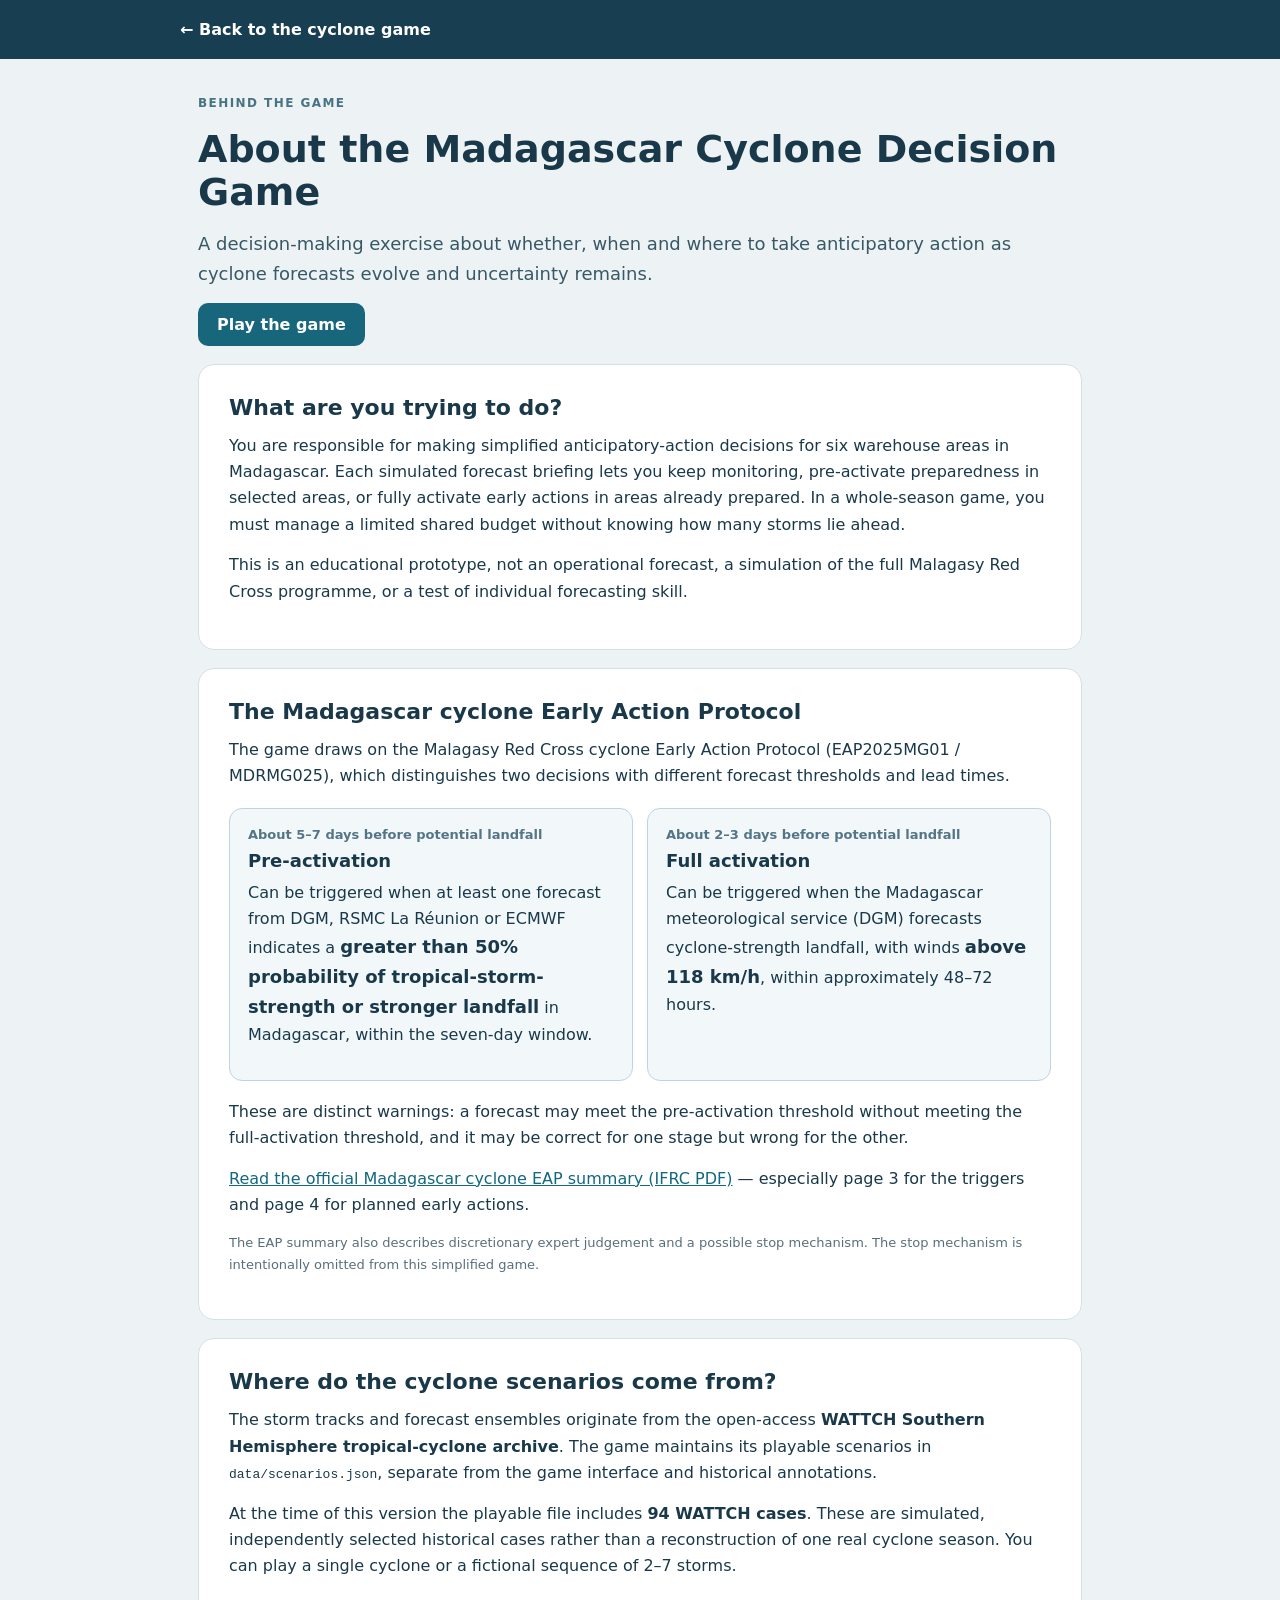
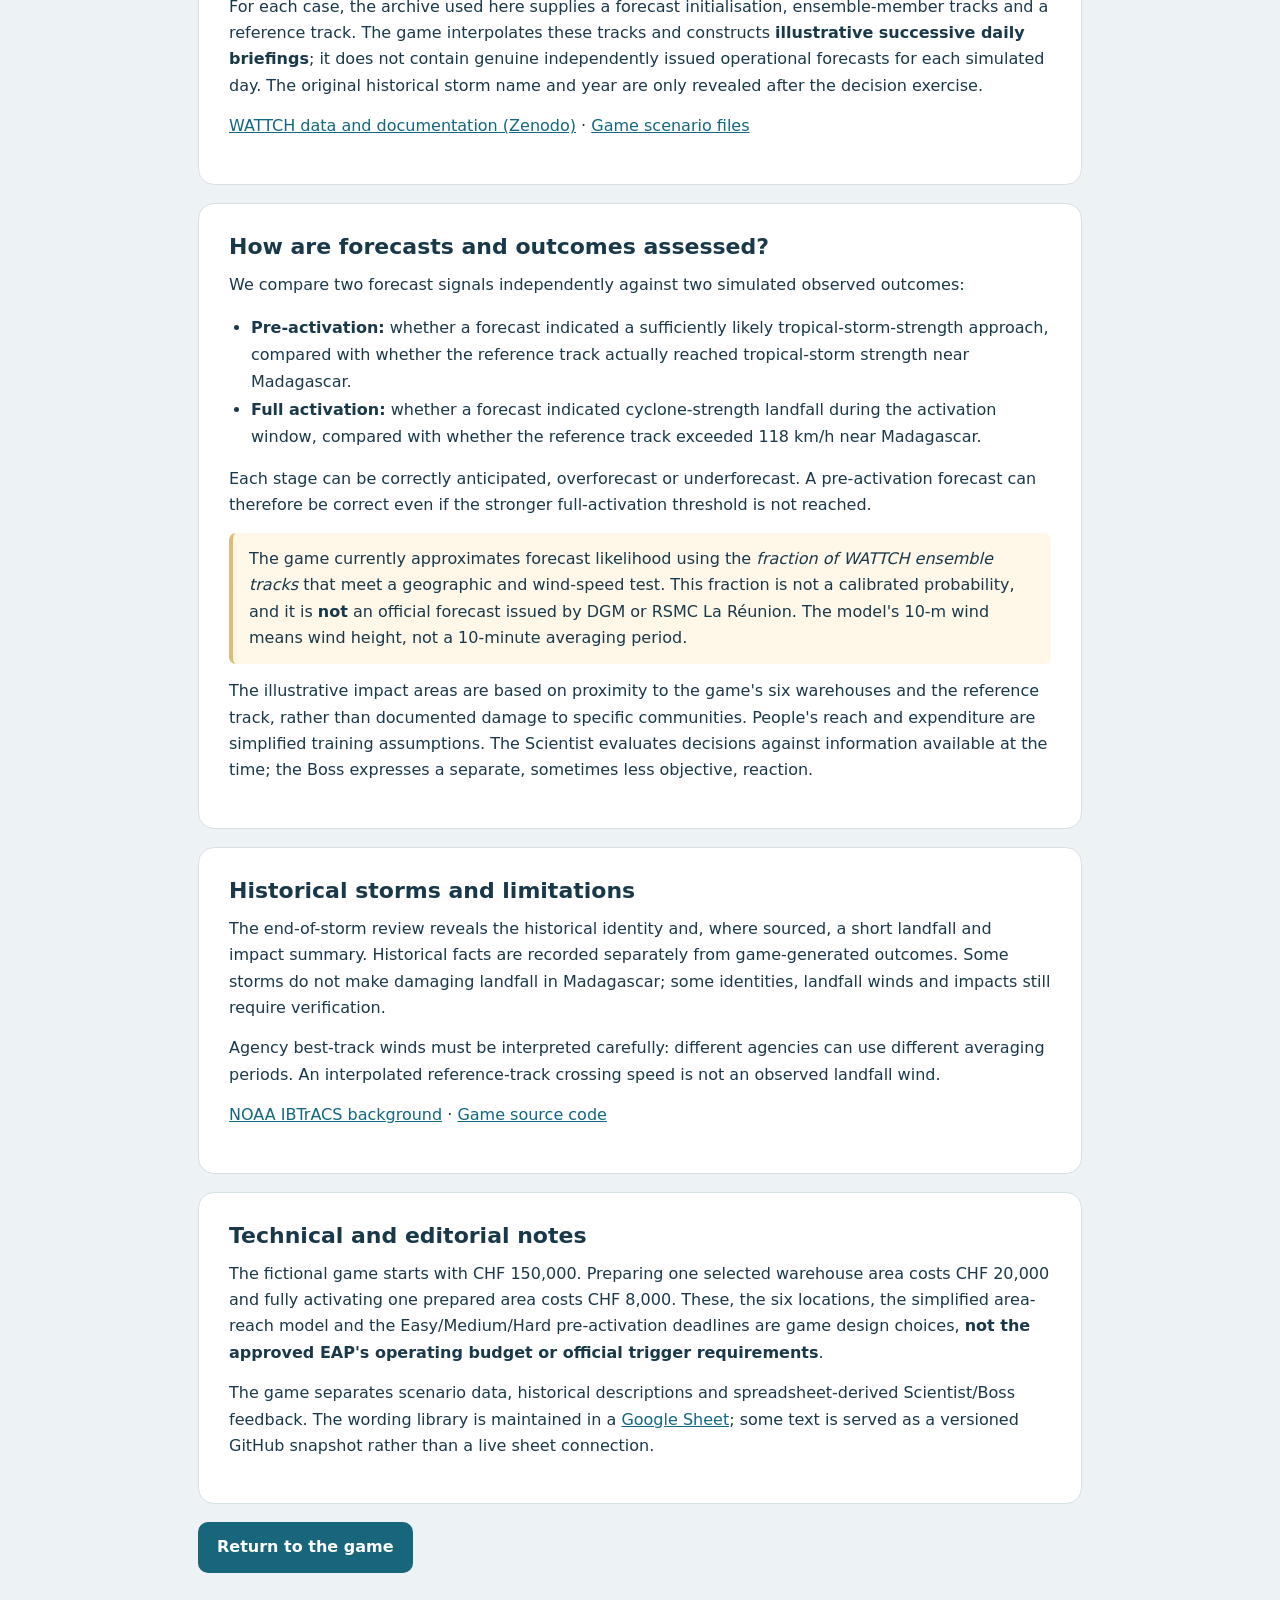
==== about.html @ 97eeed1f "Add standalone about page explaining EAP thresholds, WATTCH library, training assumptions and source" ====
<!doctype html>
<html lang="en">
<head>
<meta charset="utf-8"><meta name="viewport" content="width=device-width,initial-scale=1">
<title>About the game · Madagascar Cyclone Decision Game</title>
<style>
:root{font-family:system-ui,-apple-system,BlinkMacSystemFont,"Segoe UI",sans-serif;color:#19394a;background:#edf3f4}
*{box-sizing:border-box}body{margin:0}header{background:#173e51;color:white;padding:20px max(20px,calc((100vw - 920px)/2))}
header a{color:white;text-decoration:none;font-weight:650}main{max-width:920px;margin:0 auto;padding:26px 18px 60px}
h1{font-size:clamp(27px,4vw,38px);line-height:1.15;margin:14px 0}h2{font-size:22px;margin:0 0 13px}h3{font-size:16px;margin:0 0 8px}p{line-height:1.65;margin:9px 0 14px}a{color:#126781}a:hover{text-decoration:underline}
.card{background:white;border:1px solid #d5e1e5;border-radius:16px;padding:clamp(18px,3vw,30px);margin:18px 0}
.lede{font-size:18px;color:#385867}.eyebrow{text-transform:uppercase;letter-spacing:.12em;font-size:12px;font-weight:700;color:#477384}
.button{display:inline-block;background:#17667b;color:white;border-radius:10px;padding:12px 19px;font-weight:650;text-decoration:none}.button:hover{background:#114e61;text-decoration:none}
.trigger-grid{display:grid;grid-template-columns:repeat(2,minmax(0,1fr));gap:14px;margin:18px 0}
.trigger{border:1px solid #bed5dc;background:#f2f8fa;padding:18px;border-radius:13px}
.trigger strong{font-size:18px}.trigger .when{font-size:13px;font-weight:700;color:#547586;margin-bottom:8px}
.notice{background:#fff7e8;border-left:4px solid #dfbb73;padding:13px 16px;border-radius:7px}
.small{font-size:13px;color:#586f7b}ul{padding-left:22px;line-height:1.7}
@media(max-width:650px){.trigger-grid{grid-template-columns:1fr}.card{padding:18px}}
</style>
</head>
<body>
<header><a href="./index.html">← Back to the cyclone game</a></header>
<main>
<p class="eyebrow">Behind the game</p>
<h1>About the Madagascar Cyclone Decision Game</h1>
<p class="lede">A decision-making exercise about whether, when and where to take anticipatory action as cyclone forecasts evolve and uncertainty remains.</p>
<a class="button" href="./index.html">Play the game</a>
<section class="card">
<h2>What are you trying to do?</h2>
<p>You are responsible for making simplified anticipatory-action decisions for six warehouse areas in Madagascar. Each simulated forecast briefing lets you keep monitoring, pre-activate preparedness in selected areas, or fully activate early actions in areas already prepared. In a whole-season game, you must manage a limited shared budget without knowing how many storms lie ahead.</p>
<p>This is an educational prototype, not an operational forecast, a simulation of the full Malagasy Red Cross programme, or a test of individual forecasting skill.</p>
</section>
<section class="card">
<h2>The Madagascar cyclone Early Action Protocol</h2>
<p>The game draws on the Malagasy Red Cross cyclone Early Action Protocol (EAP2025MG01 / MDRMG025), which distinguishes two decisions with different forecast thresholds and lead times.</p>
<div class="trigger-grid">
<div class="trigger"><div class="when">About 5–7 days before potential landfall</div><strong>Pre-activation</strong>
<p>Can be triggered when at least one forecast from DGM, RSMC La Réunion or ECMWF indicates a <strong>greater than 50% probability of tropical-storm-strength or stronger landfall</strong> in Madagascar, within the seven-day window.</p></div>
<div class="trigger"><div class="when">About 2–3 days before potential landfall</div><strong>Full activation</strong>
<p>Can be triggered when the Madagascar meteorological service (DGM) forecasts cyclone-strength landfall, with winds <strong>above 118 km/h</strong>, within approximately 48–72 hours.</p></div>
</div>
<p>These are distinct warnings: a forecast may meet the pre-activation threshold without meeting the full-activation threshold, and it may be correct for one stage but wrong for the other.</p>
<p><a href="https://go-api.ifrc.org/api/downloadfile/94300/MDRMG025%20EAP%20Cyclone%20Summary" target="_blank" rel="noopener noreferrer">Read the official Madagascar cyclone EAP summary (IFRC PDF)</a> — especially page 3 for the triggers and page 4 for planned early actions.</p>
<p class="small">The EAP summary also describes discretionary expert judgement and a possible stop mechanism. The stop mechanism is intentionally omitted from this simplified game.</p>
</section>
<section class="card">
<h2>Where do the cyclone scenarios come from?</h2>
<p>The storm tracks and forecast ensembles originate from the open-access <strong>WATTCH Southern Hemisphere tropical-cyclone archive</strong>. The game maintains its playable scenarios in <code>data/scenarios.json</code>, separate from the game interface and historical annotations.</p>
<p>At the time of this version the playable file includes <strong>94 WATTCH cases</strong>. These are simulated, independently selected historical cases rather than a reconstruction of one real cyclone season. You can play a single cyclone or a fictional sequence of 2–7 storms.</p>
<p>For each case, the archive used here supplies a forecast initialisation, ensemble-member tracks and a reference track. The game interpolates these tracks and constructs <strong>illustrative successive daily briefings</strong>; it does not contain genuine independently issued operational forecasts for each simulated day. The original historical storm name and year are only revealed after the decision exercise.</p>
<p><a href="https://zenodo.org/records/20446920" target="_blank" rel="noopener noreferrer">WATTCH data and documentation (Zenodo)</a> · <a href="https://github.com/lizmstephens/cyclone-game/tree/main/data" target="_blank" rel="noopener noreferrer">Game scenario files</a></p>
</section>
<section class="card">
<h2>How are forecasts and outcomes assessed?</h2>
<p>We compare two forecast signals independently against two simulated observed outcomes:</p>
<ul>
<li><strong>Pre-activation:</strong> whether a forecast indicated a sufficiently likely tropical-storm-strength approach, compared with whether the reference track actually reached tropical-storm strength near Madagascar.</li>
<li><strong>Full activation:</strong> whether a forecast indicated cyclone-strength landfall during the activation window, compared with whether the reference track exceeded 118 km/h near Madagascar.</li>
</ul>
<p>Each stage can be correctly anticipated, overforecast or underforecast. A pre-activation forecast can therefore be correct even if the stronger full-activation threshold is not reached.</p>
<p class="notice">The game currently approximates forecast likelihood using the <em>fraction of WATTCH ensemble tracks</em> that meet a geographic and wind-speed test. This fraction is not a calibrated probability, and it is <strong>not</strong> an official forecast issued by DGM or RSMC La Réunion. The model's 10-m wind means wind height, not a 10-minute averaging period.</p>
<p>The illustrative impact areas are based on proximity to the game's six warehouses and the reference track, rather than documented damage to specific communities. People's reach and expenditure are simplified training assumptions. The Scientist evaluates decisions against information available at the time; the Boss expresses a separate, sometimes less objective, reaction.</p>
</section>
<section class="card">
<h2>Historical storms and limitations</h2>
<p>The end-of-storm review reveals the historical identity and, where sourced, a short landfall and impact summary. Historical facts are recorded separately from game-generated outcomes. Some storms do not make damaging landfall in Madagascar; some identities, landfall winds and impacts still require verification.</p>
<p>Agency best-track winds must be interpreted carefully: different agencies can use different averaging periods. An interpolated reference-track crossing speed is not an observed landfall wind.</p>
<p><a href="https://www.ncei.noaa.gov/products/international-best-track-archive" target="_blank" rel="noopener noreferrer">NOAA IBTrACS background</a> · <a href="https://github.com/lizmstephens/cyclone-game" target="_blank" rel="noopener noreferrer">Game source code</a></p>
</section>
<section class="card">
<h2>Technical and editorial notes</h2>
<p>The fictional game starts with CHF 150,000. Preparing one selected warehouse area costs CHF 20,000 and fully activating one prepared area costs CHF 8,000. These, the six locations, the simplified area-reach model and the Easy/Medium/Hard pre-activation deadlines are game design choices, <strong>not the approved EAP's operating budget or official trigger requirements</strong>.</p>
<p>The game separates scenario data, historical descriptions and spreadsheet-derived Scientist/Boss feedback. The wording library is maintained in a <a href="https://docs.google.com/spreadsheets/d/1kEIwFSZOG8nxThiheJkO-Tgtqn97HmlrawF9-gbB9FQ/edit" target="_blank" rel="noopener noreferrer">Google Sheet</a>; some text is served as a versioned GitHub snapshot rather than a live sheet connection.</p>
</section>
<p><a class="button" href="./index.html">Return to the game</a></p>
</main>
</body>
</html>
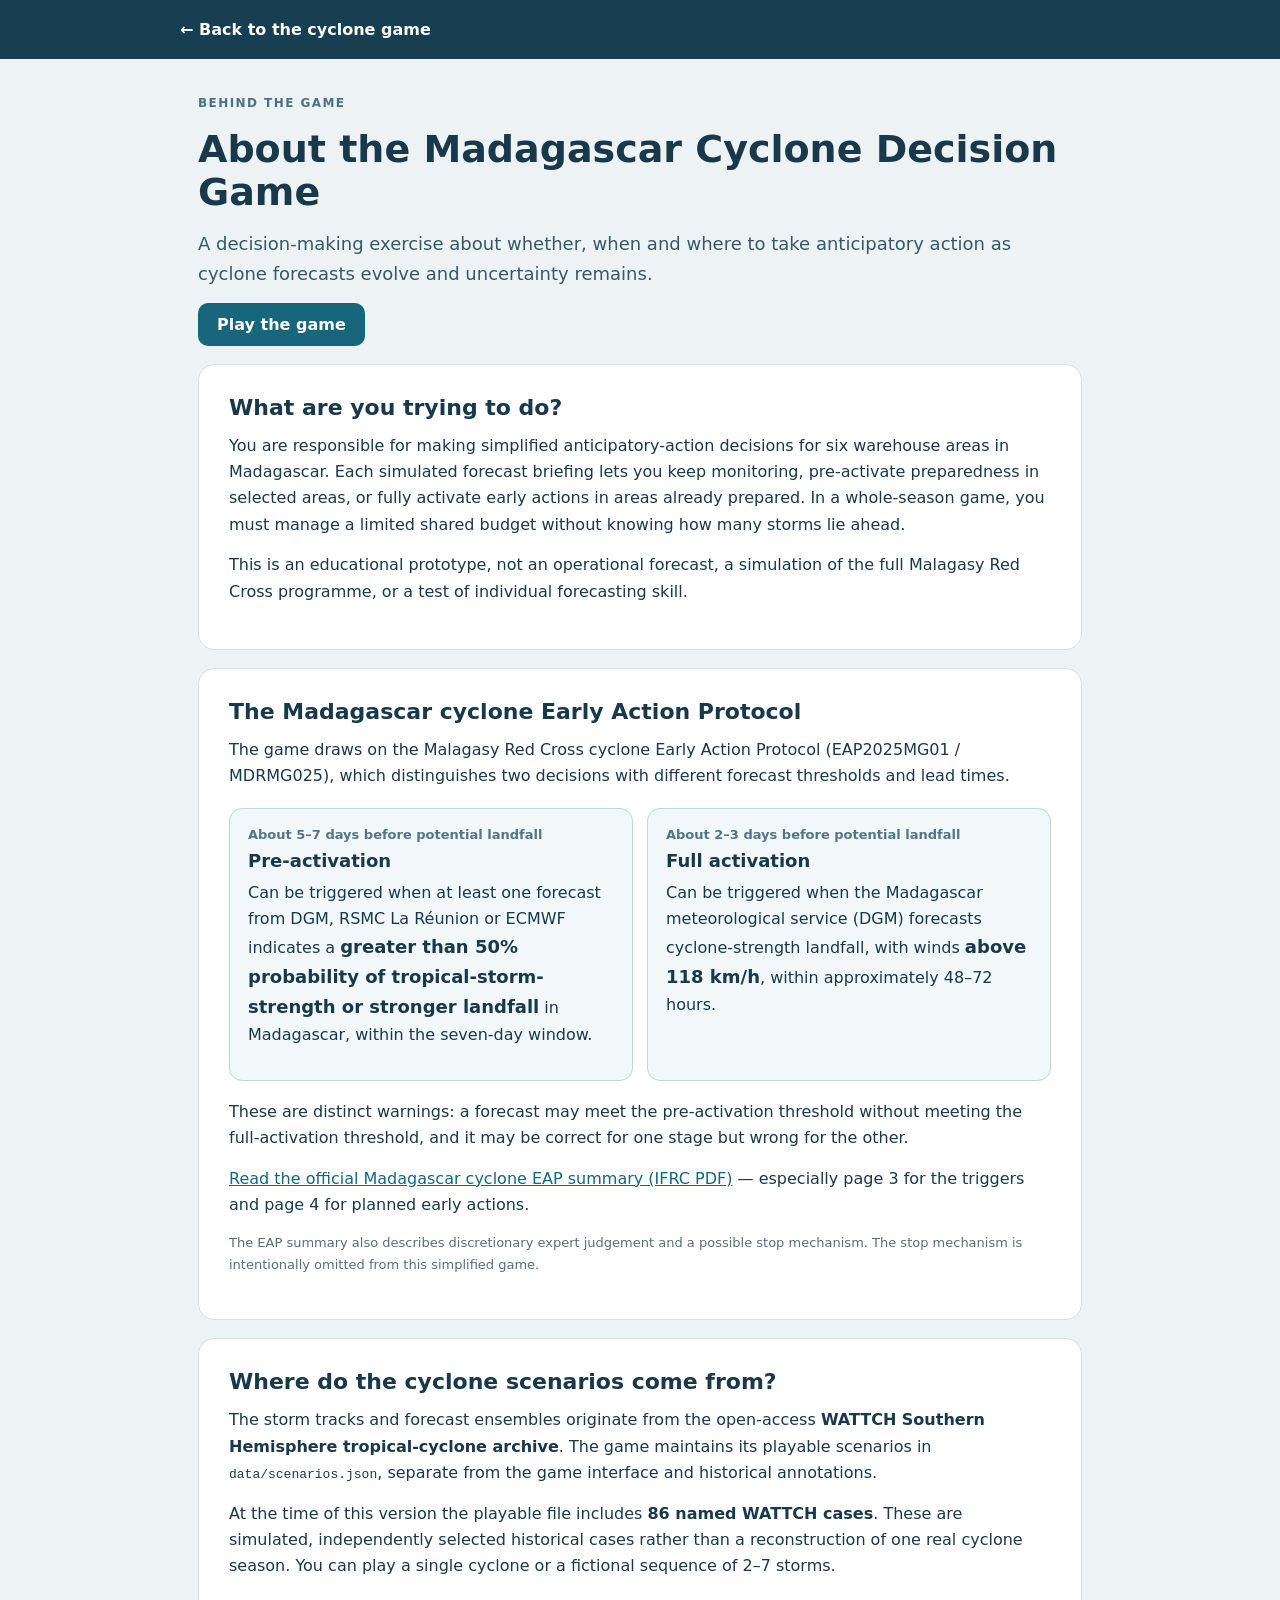
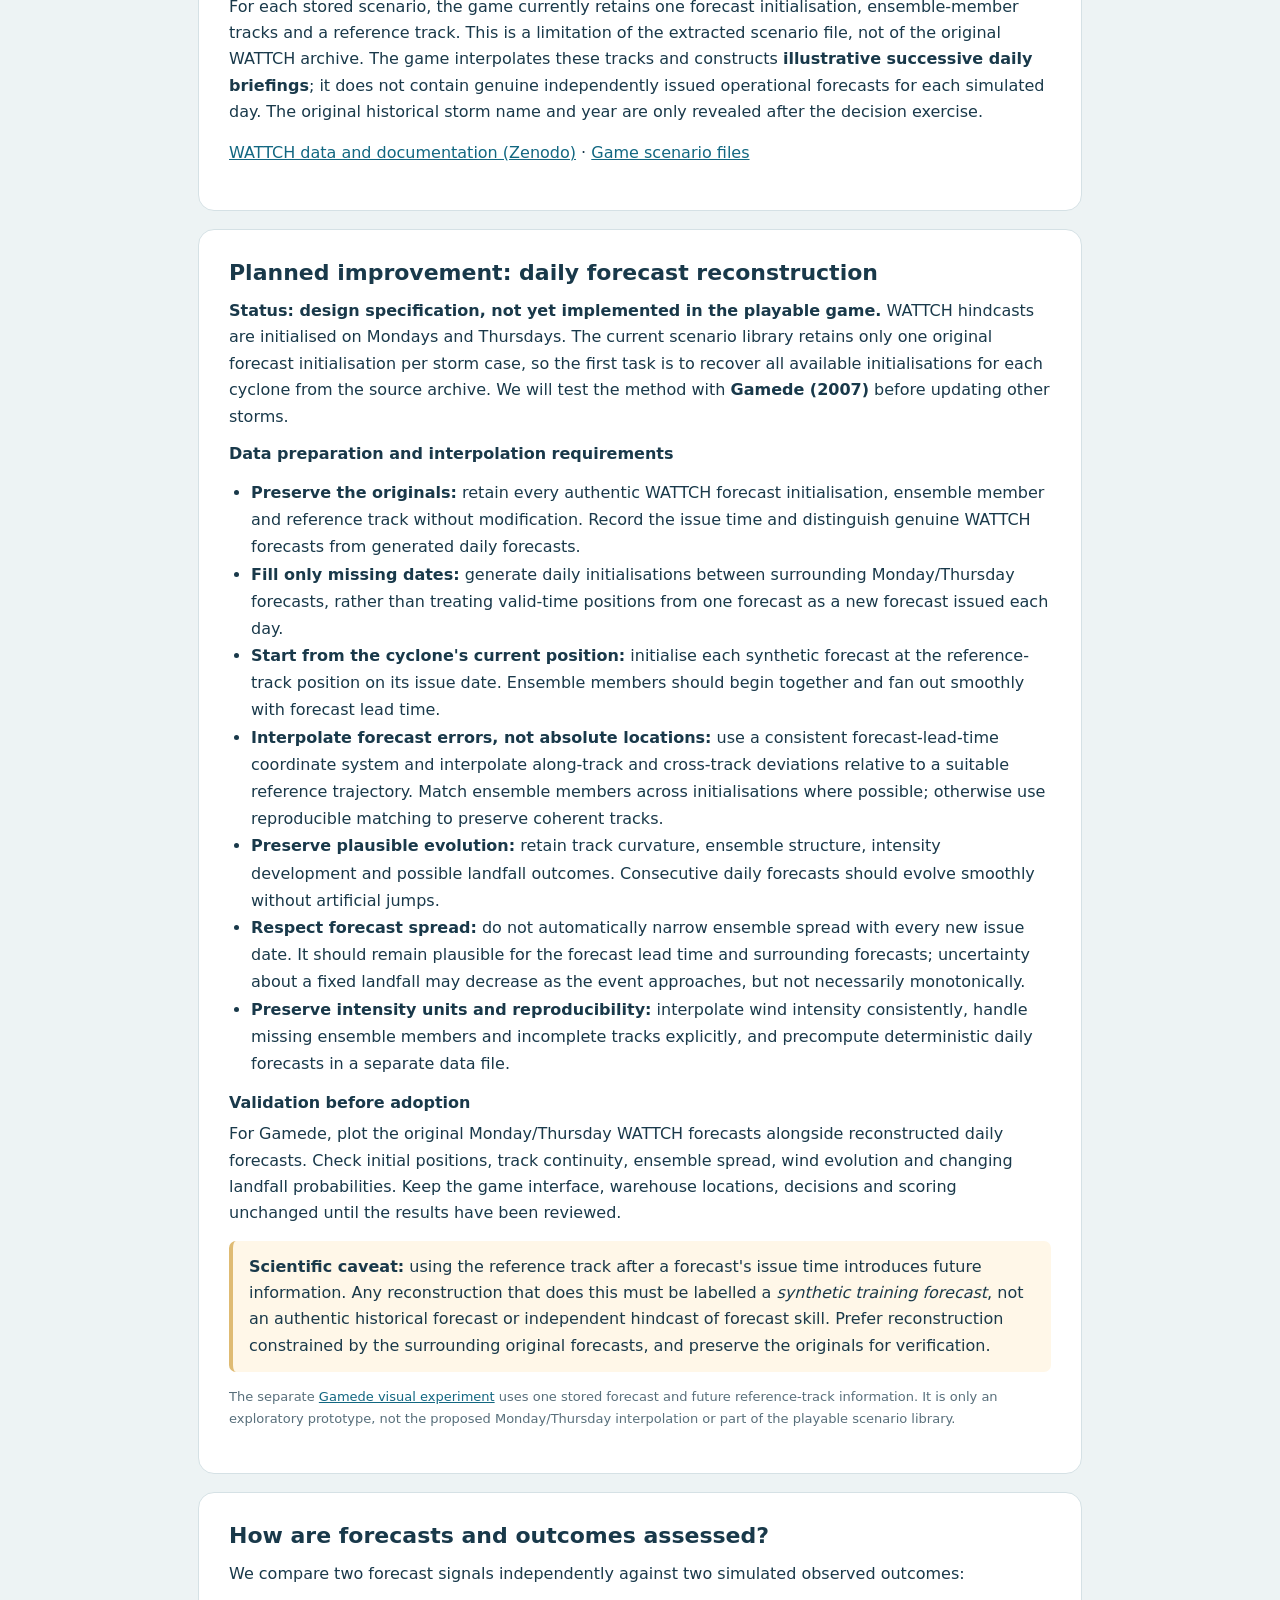
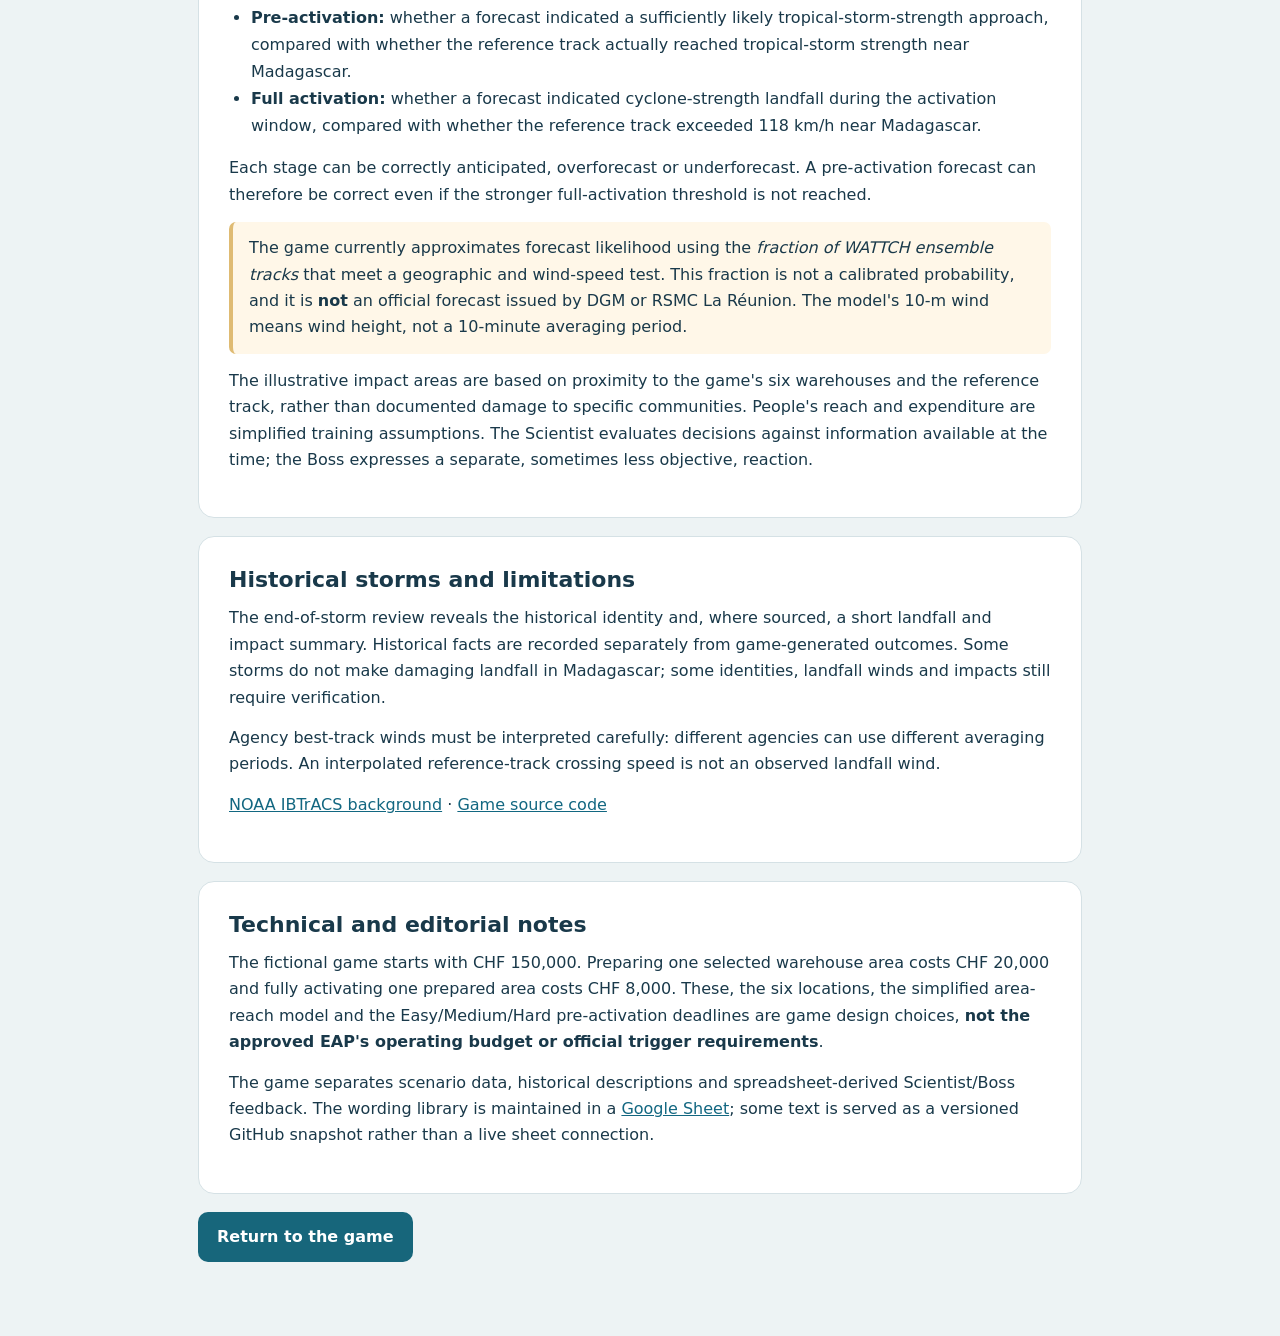
==== commit 6a2916ab: "Document WATTCH daily forecast interpolation specification on About page" ====
--- a/about.html
+++ b/about.html
@@ -47,9 +47,27 @@
 <section class="card">
 <h2>Where do the cyclone scenarios come from?</h2>
 <p>The storm tracks and forecast ensembles originate from the open-access <strong>WATTCH Southern Hemisphere tropical-cyclone archive</strong>. The game maintains its playable scenarios in <code>data/scenarios.json</code>, separate from the game interface and historical annotations.</p>
-<p>At the time of this version the playable file includes <strong>94 WATTCH cases</strong>. These are simulated, independently selected historical cases rather than a reconstruction of one real cyclone season. You can play a single cyclone or a fictional sequence of 2–7 storms.</p>
-<p>For each case, the archive used here supplies a forecast initialisation, ensemble-member tracks and a reference track. The game interpolates these tracks and constructs <strong>illustrative successive daily briefings</strong>; it does not contain genuine independently issued operational forecasts for each simulated day. The original historical storm name and year are only revealed after the decision exercise.</p>
+<p>At the time of this version the playable file includes <strong>86 named WATTCH cases</strong>. These are simulated, independently selected historical cases rather than a reconstruction of one real cyclone season. You can play a single cyclone or a fictional sequence of 2–7 storms.</p>
+<p>For each stored scenario, the game currently retains one forecast initialisation, ensemble-member tracks and a reference track. This is a limitation of the extracted scenario file, not of the original WATTCH archive. The game interpolates these tracks and constructs <strong>illustrative successive daily briefings</strong>; it does not contain genuine independently issued operational forecasts for each simulated day. The original historical storm name and year are only revealed after the decision exercise.</p>
 <p><a href="https://zenodo.org/records/20446920" target="_blank" rel="noopener noreferrer">WATTCH data and documentation (Zenodo)</a> · <a href="https://github.com/lizmstephens/cyclone-game/tree/main/data" target="_blank" rel="noopener noreferrer">Game scenario files</a></p>
+</section>
+<section class="card">
+<h2>Planned improvement: daily forecast reconstruction</h2>
+<p><strong>Status: design specification, not yet implemented in the playable game.</strong> WATTCH hindcasts are initialised on Mondays and Thursdays. The current scenario library retains only one original forecast initialisation per storm case, so the first task is to recover all available initialisations for each cyclone from the source archive. We will test the method with <strong>Gamede (2007)</strong> before updating other storms.</p>
+<h3>Data preparation and interpolation requirements</h3>
+<ul>
+<li><strong>Preserve the originals:</strong> retain every authentic WATTCH forecast initialisation, ensemble member and reference track without modification. Record the issue time and distinguish genuine WATTCH forecasts from generated daily forecasts.</li>
+<li><strong>Fill only missing dates:</strong> generate daily initialisations between surrounding Monday/Thursday forecasts, rather than treating valid-time positions from one forecast as a new forecast issued each day.</li>
+<li><strong>Start from the cyclone's current position:</strong> initialise each synthetic forecast at the reference-track position on its issue date. Ensemble members should begin together and fan out smoothly with forecast lead time.</li>
+<li><strong>Interpolate forecast errors, not absolute locations:</strong> use a consistent forecast-lead-time coordinate system and interpolate along-track and cross-track deviations relative to a suitable reference trajectory. Match ensemble members across initialisations where possible; otherwise use reproducible matching to preserve coherent tracks.</li>
+<li><strong>Preserve plausible evolution:</strong> retain track curvature, ensemble structure, intensity development and possible landfall outcomes. Consecutive daily forecasts should evolve smoothly without artificial jumps.</li>
+<li><strong>Respect forecast spread:</strong> do not automatically narrow ensemble spread with every new issue date. It should remain plausible for the forecast lead time and surrounding forecasts; uncertainty about a fixed landfall may decrease as the event approaches, but not necessarily monotonically.</li>
+<li><strong>Preserve intensity units and reproducibility:</strong> interpolate wind intensity consistently, handle missing ensemble members and incomplete tracks explicitly, and precompute deterministic daily forecasts in a separate data file.</li>
+</ul>
+<h3>Validation before adoption</h3>
+<p>For Gamede, plot the original Monday/Thursday WATTCH forecasts alongside reconstructed daily forecasts. Check initial positions, track continuity, ensemble spread, wind evolution and changing landfall probabilities. Keep the game interface, warehouse locations, decisions and scoring unchanged until the results have been reviewed.</p>
+<p class="notice"><strong>Scientific caveat:</strong> using the reference track after a forecast's issue time introduces future information. Any reconstruction that does this must be labelled a <em>synthetic training forecast</em>, not an authentic historical forecast or independent hindcast of forecast skill. Prefer reconstruction constrained by the surrounding original forecasts, and preserve the originals for verification.</p>
+<p class="small">The separate <a href="./gamede-experiment.html">Gamede visual experiment</a> uses one stored forecast and future reference-track information. It is only an exploratory prototype, not the proposed Monday/Thursday interpolation or part of the playable scenario library.</p>
 </section>
 <section class="card">
 <h2>How are forecasts and outcomes assessed?</h2>
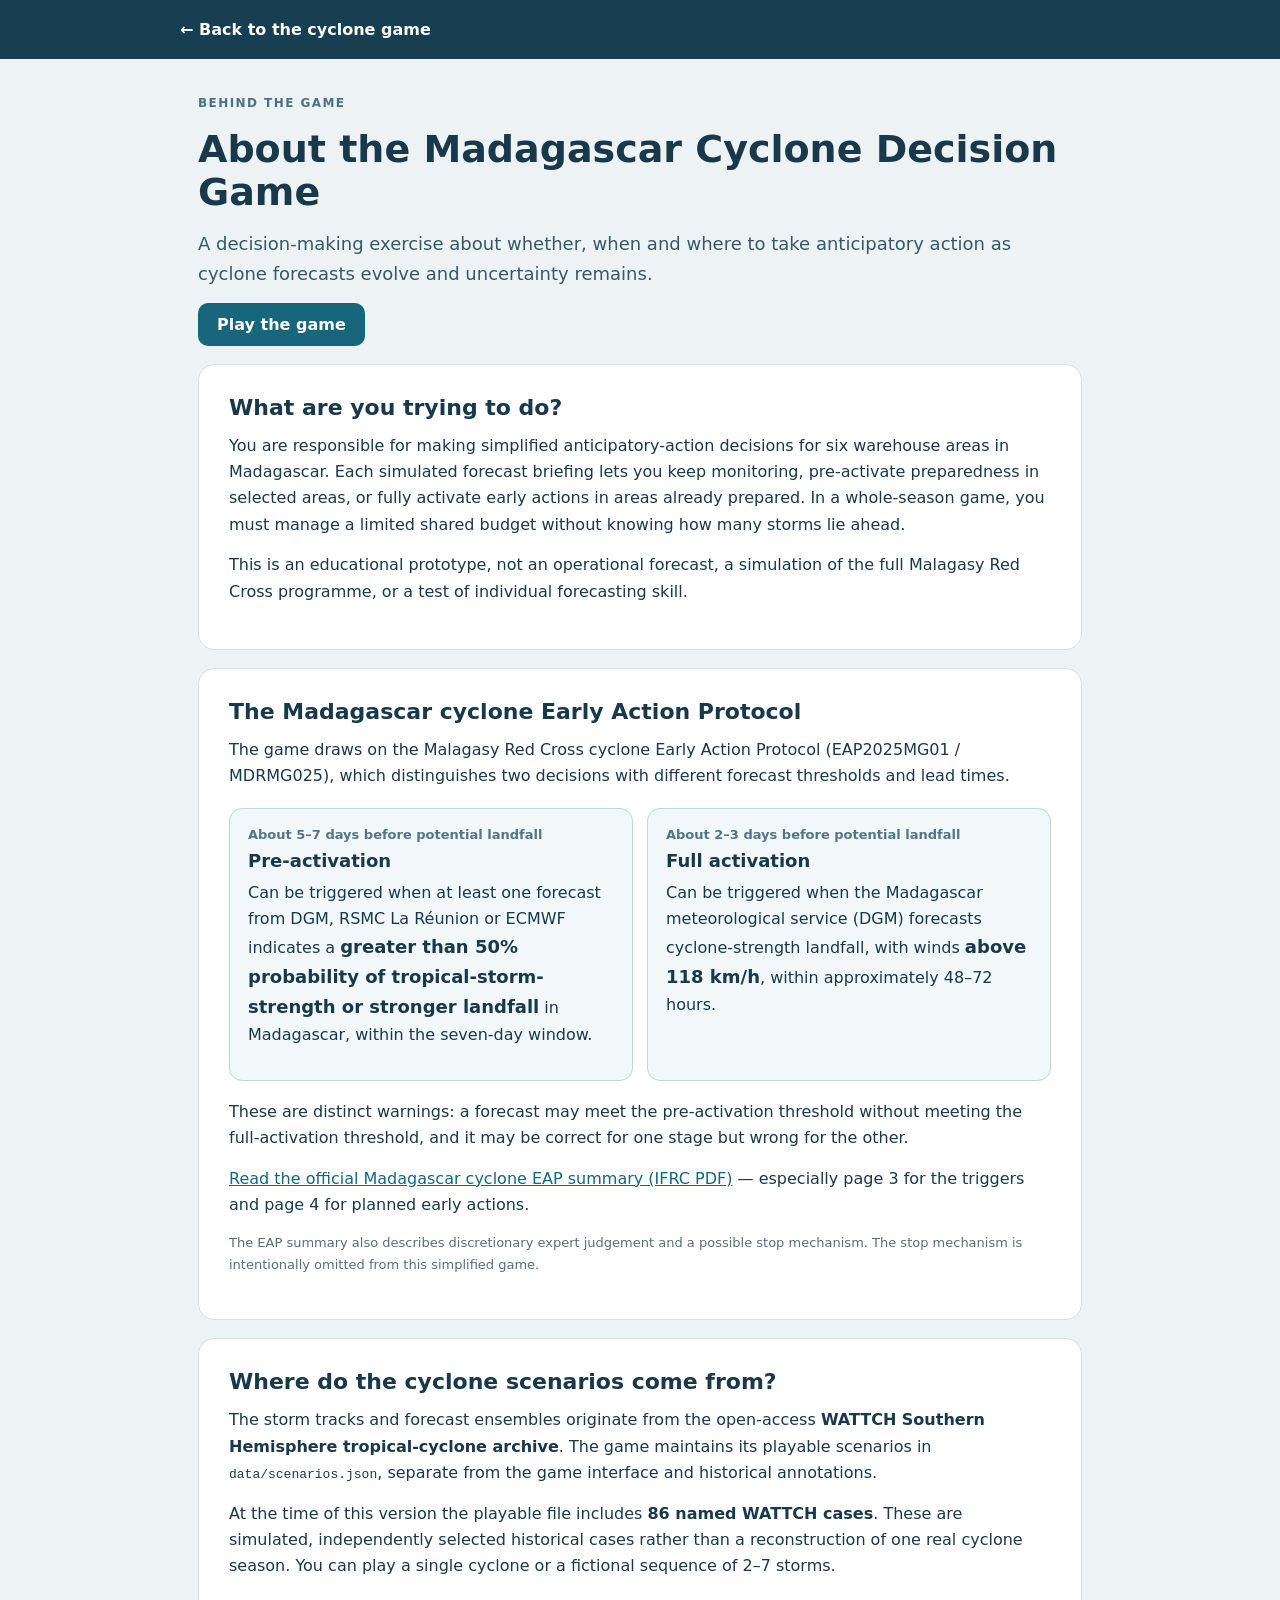
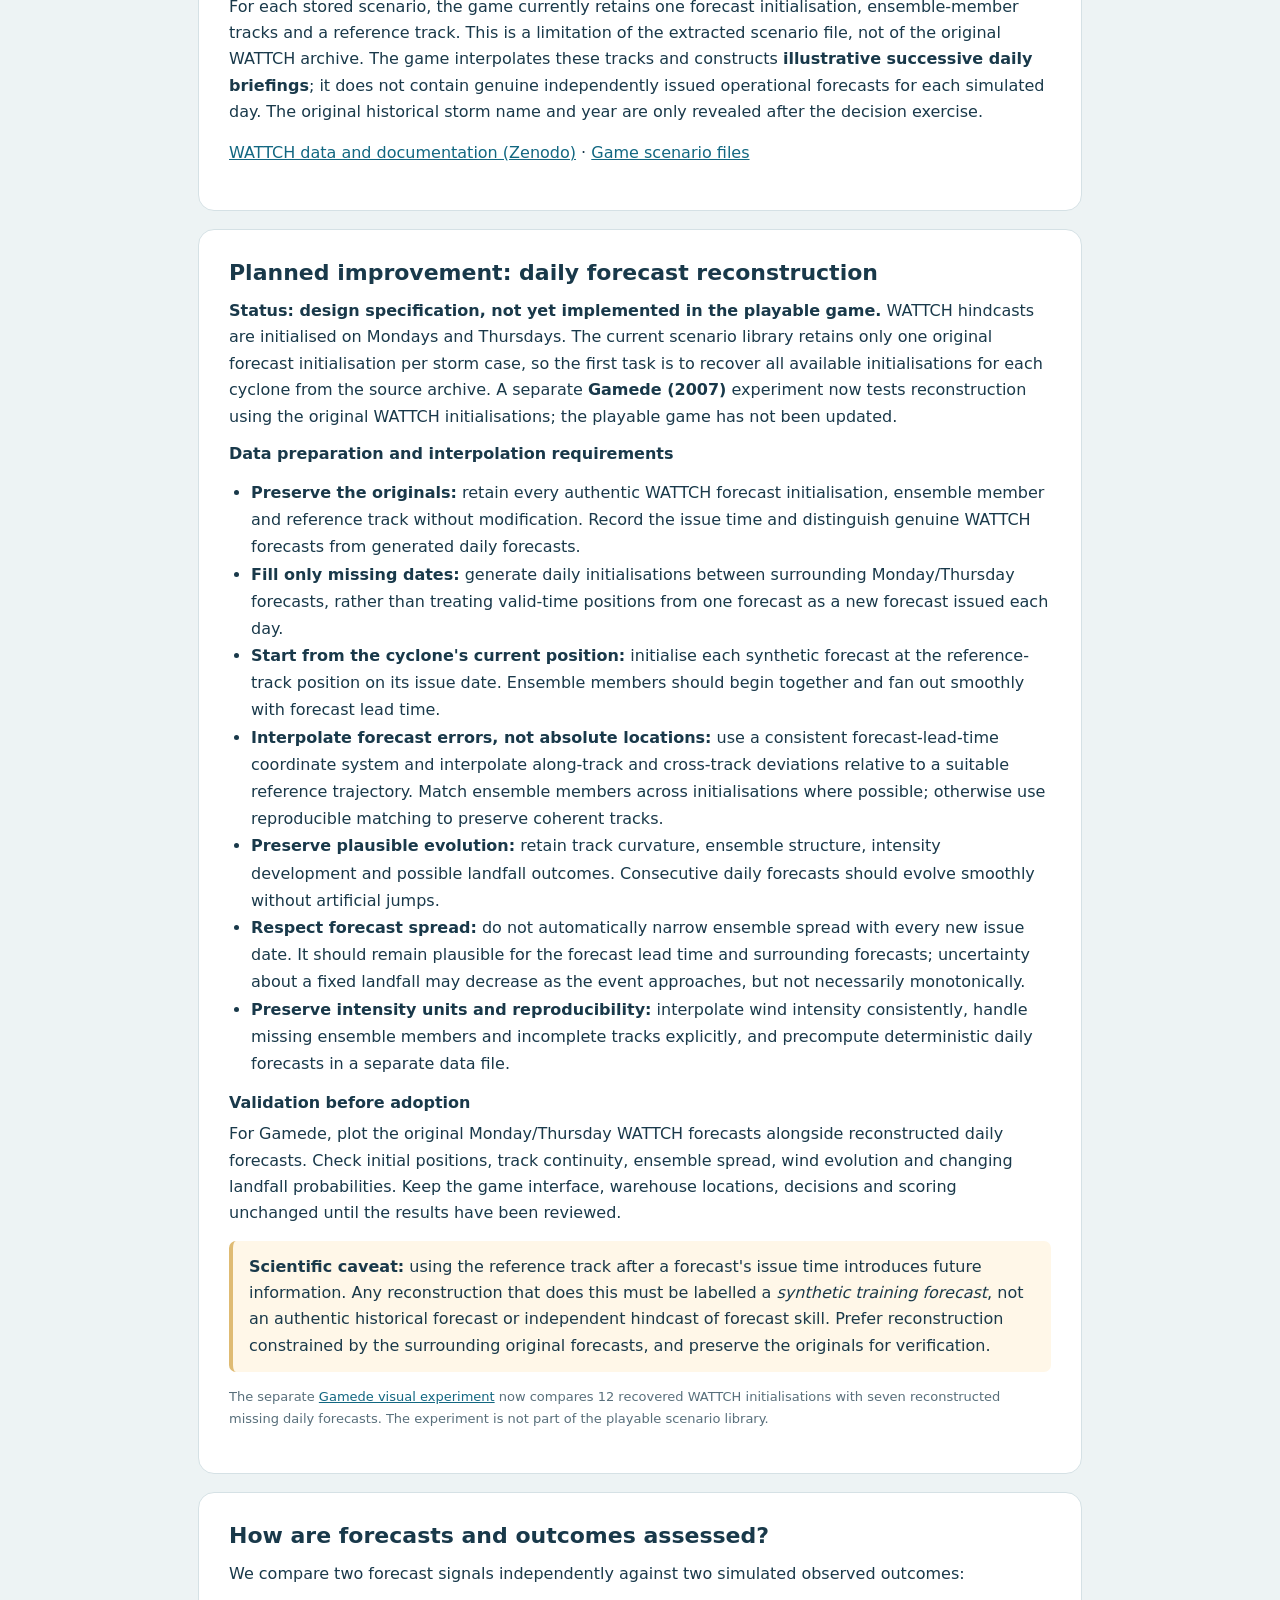
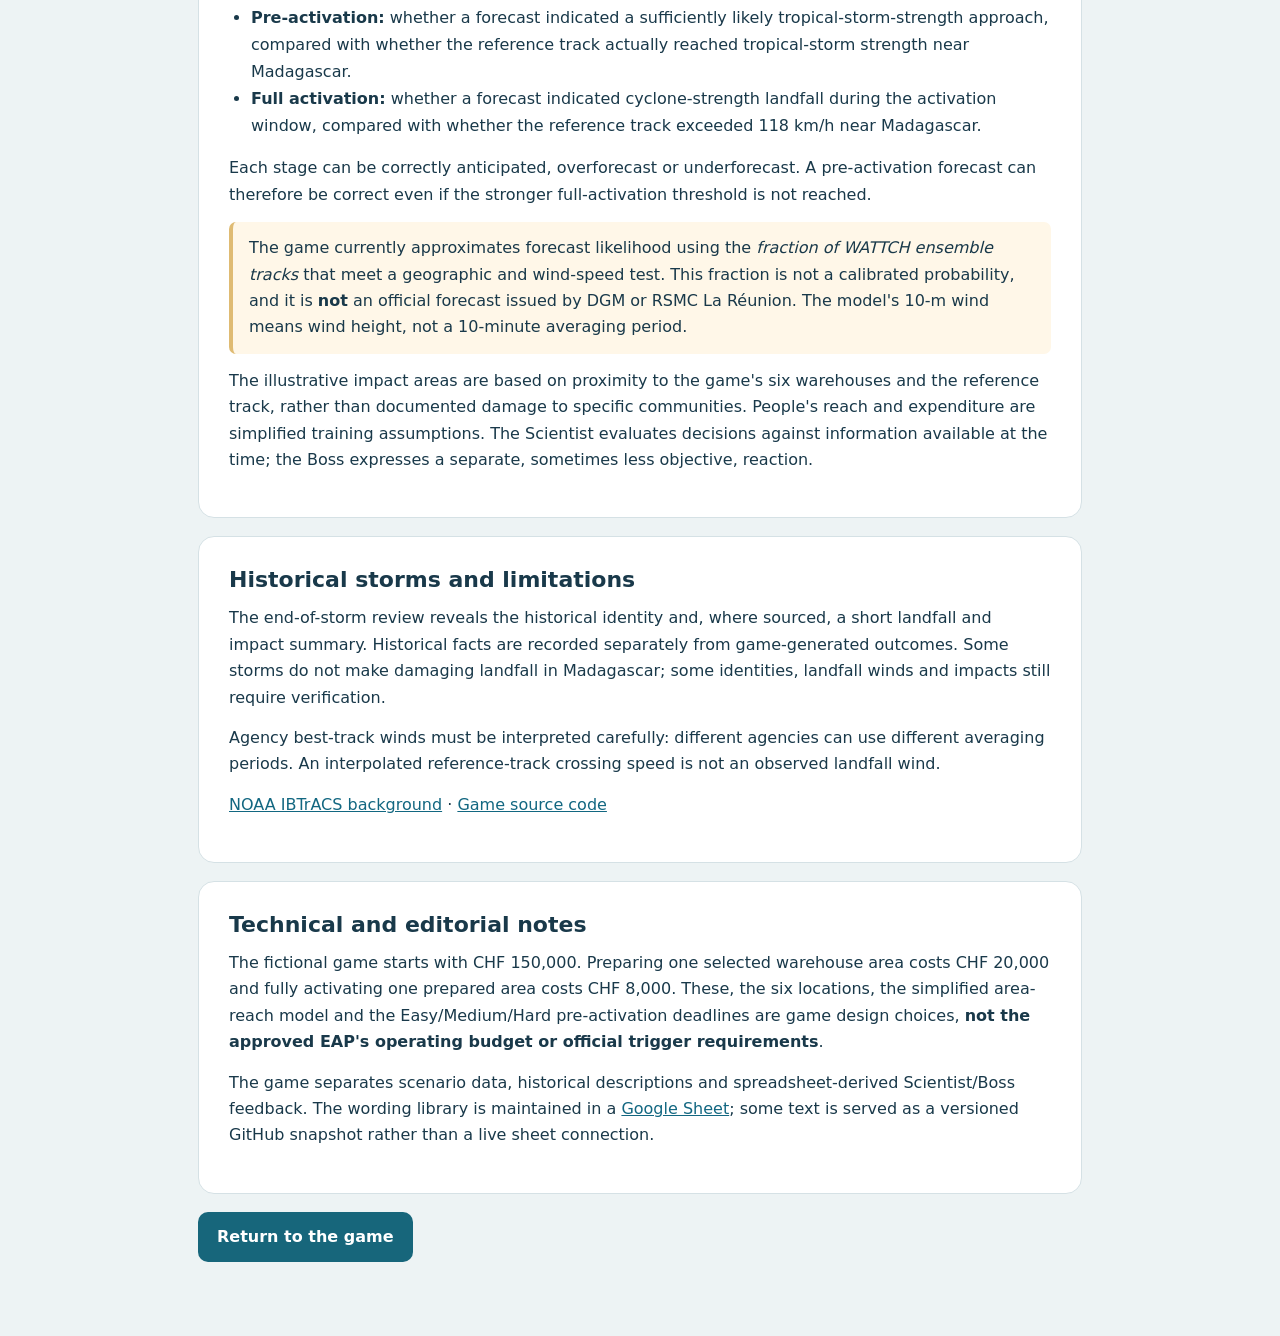
==== commit 4049ddad: "Update About page with recovered Gamede forecast experiment" ====
--- a/about.html
+++ b/about.html
@@ -53,7 +53,7 @@
 </section>
 <section class="card">
 <h2>Planned improvement: daily forecast reconstruction</h2>
-<p><strong>Status: design specification, not yet implemented in the playable game.</strong> WATTCH hindcasts are initialised on Mondays and Thursdays. The current scenario library retains only one original forecast initialisation per storm case, so the first task is to recover all available initialisations for each cyclone from the source archive. We will test the method with <strong>Gamede (2007)</strong> before updating other storms.</p>
+<p><strong>Status: design specification, not yet implemented in the playable game.</strong> WATTCH hindcasts are initialised on Mondays and Thursdays. The current scenario library retains only one original forecast initialisation per storm case, so the first task is to recover all available initialisations for each cyclone from the source archive. A separate <strong>Gamede (2007)</strong> experiment now tests reconstruction using the original WATTCH initialisations; the playable game has not been updated.</p>
 <h3>Data preparation and interpolation requirements</h3>
 <ul>
 <li><strong>Preserve the originals:</strong> retain every authentic WATTCH forecast initialisation, ensemble member and reference track without modification. Record the issue time and distinguish genuine WATTCH forecasts from generated daily forecasts.</li>
@@ -67,7 +67,7 @@
 <h3>Validation before adoption</h3>
 <p>For Gamede, plot the original Monday/Thursday WATTCH forecasts alongside reconstructed daily forecasts. Check initial positions, track continuity, ensemble spread, wind evolution and changing landfall probabilities. Keep the game interface, warehouse locations, decisions and scoring unchanged until the results have been reviewed.</p>
 <p class="notice"><strong>Scientific caveat:</strong> using the reference track after a forecast's issue time introduces future information. Any reconstruction that does this must be labelled a <em>synthetic training forecast</em>, not an authentic historical forecast or independent hindcast of forecast skill. Prefer reconstruction constrained by the surrounding original forecasts, and preserve the originals for verification.</p>
-<p class="small">The separate <a href="./gamede-experiment.html">Gamede visual experiment</a> uses one stored forecast and future reference-track information. It is only an exploratory prototype, not the proposed Monday/Thursday interpolation or part of the playable scenario library.</p>
+<p class="small">The separate <a href="./gamede-experiment.html">Gamede visual experiment</a> now compares 12 recovered WATTCH initialisations with seven reconstructed missing daily forecasts. The experiment is not part of the playable scenario library.</p>
 </section>
 <section class="card">
 <h2>How are forecasts and outcomes assessed?</h2>
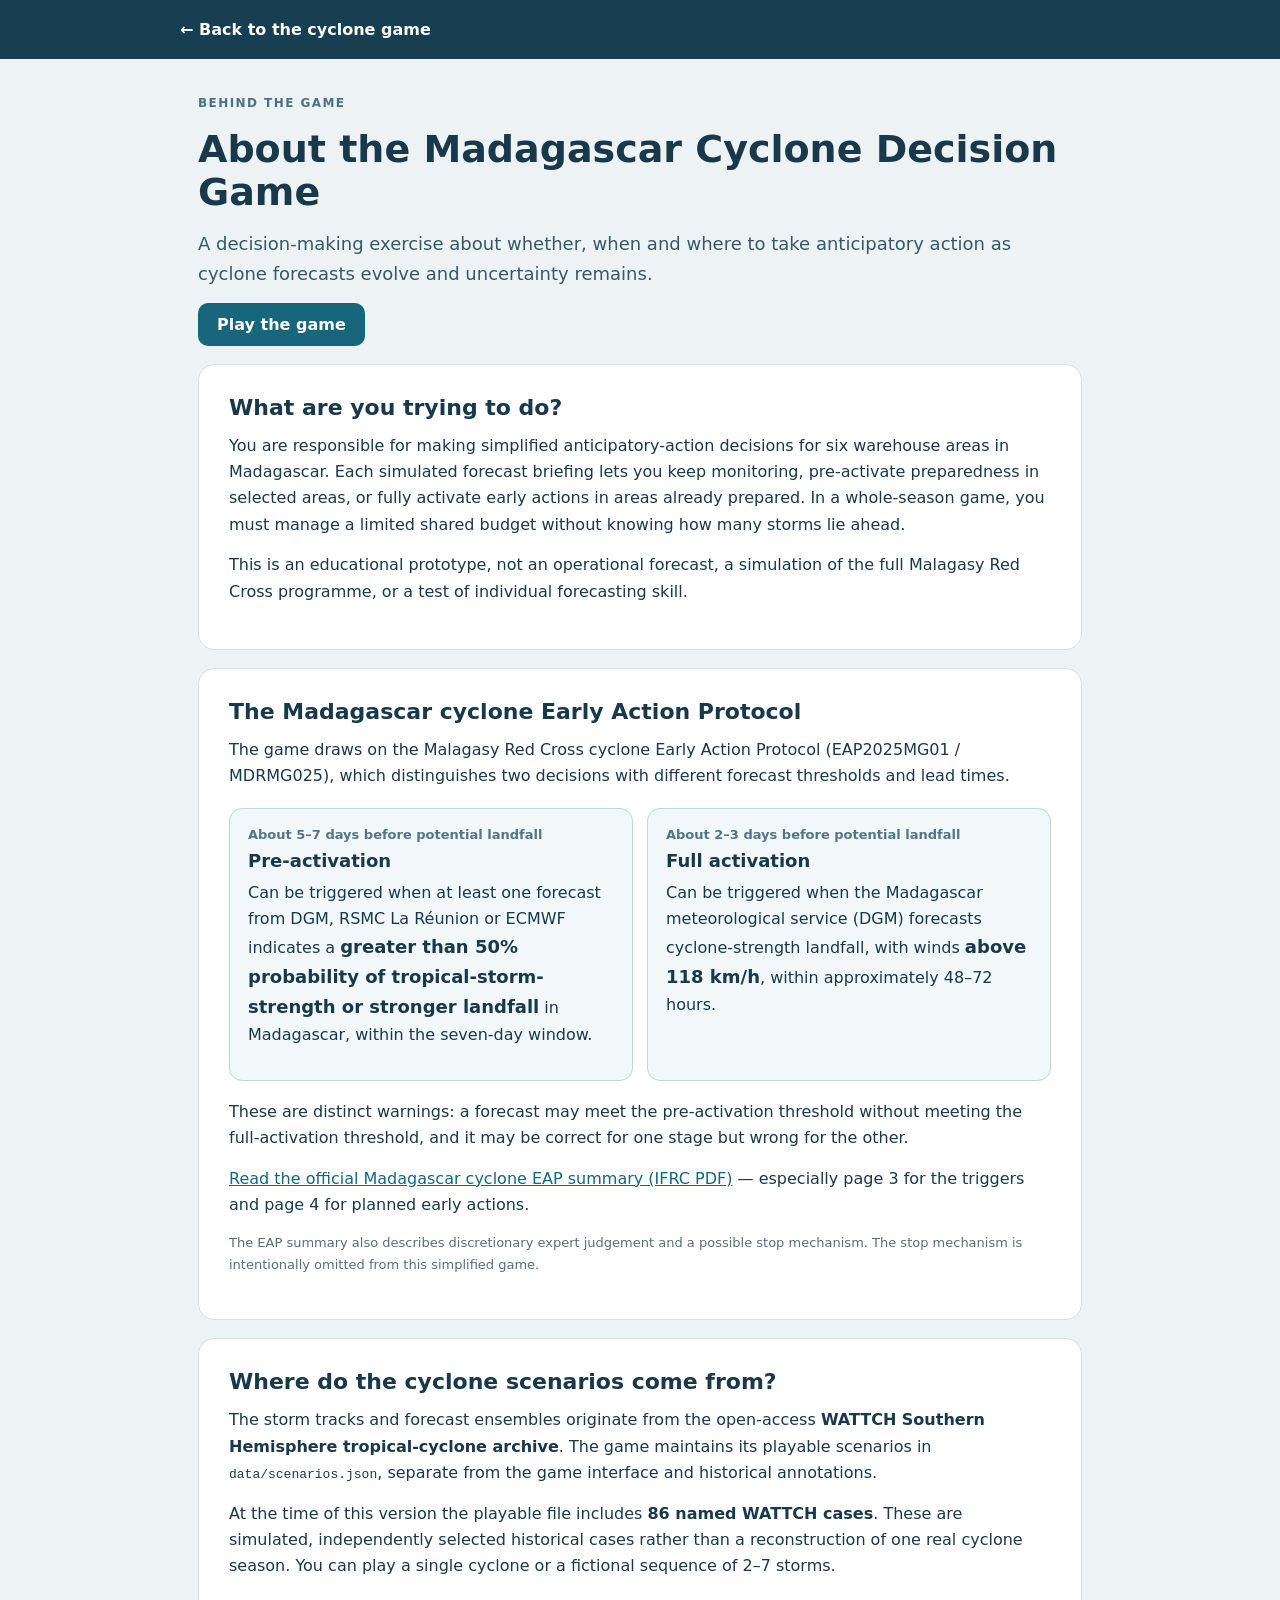
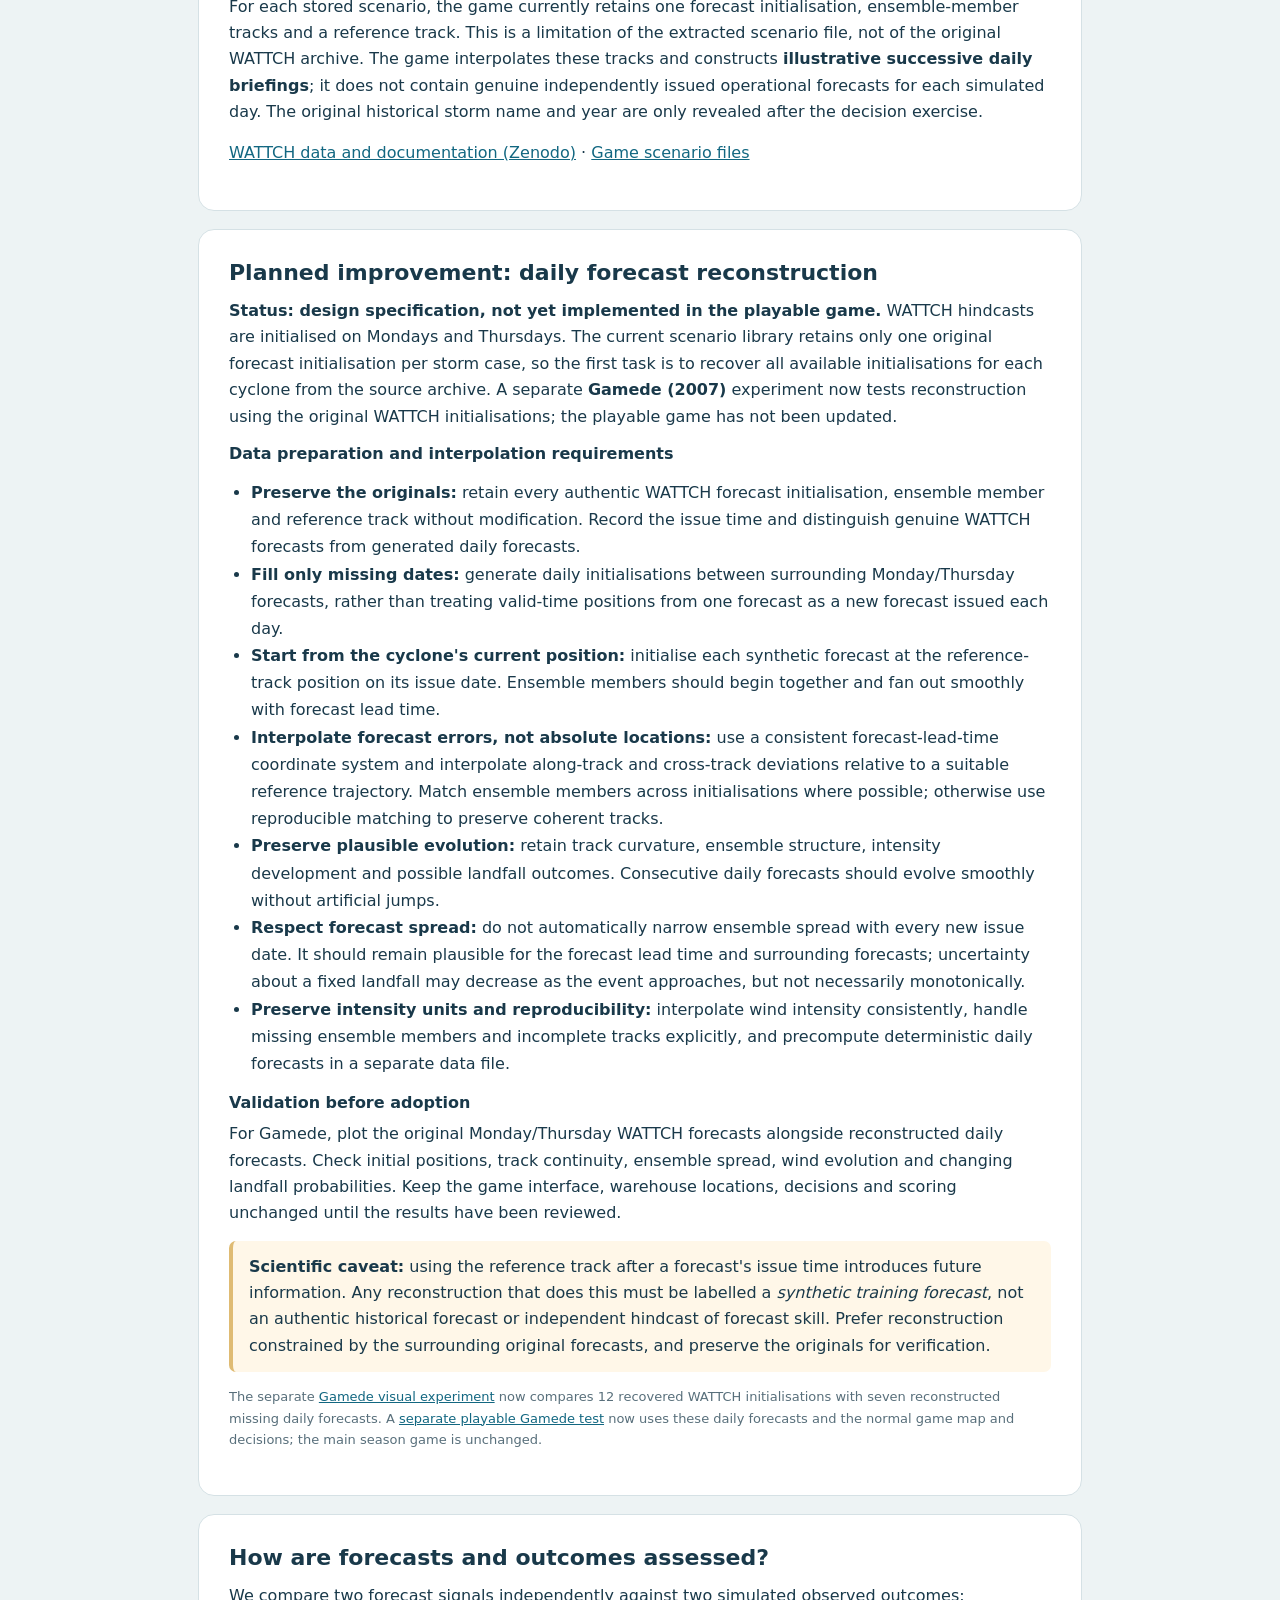
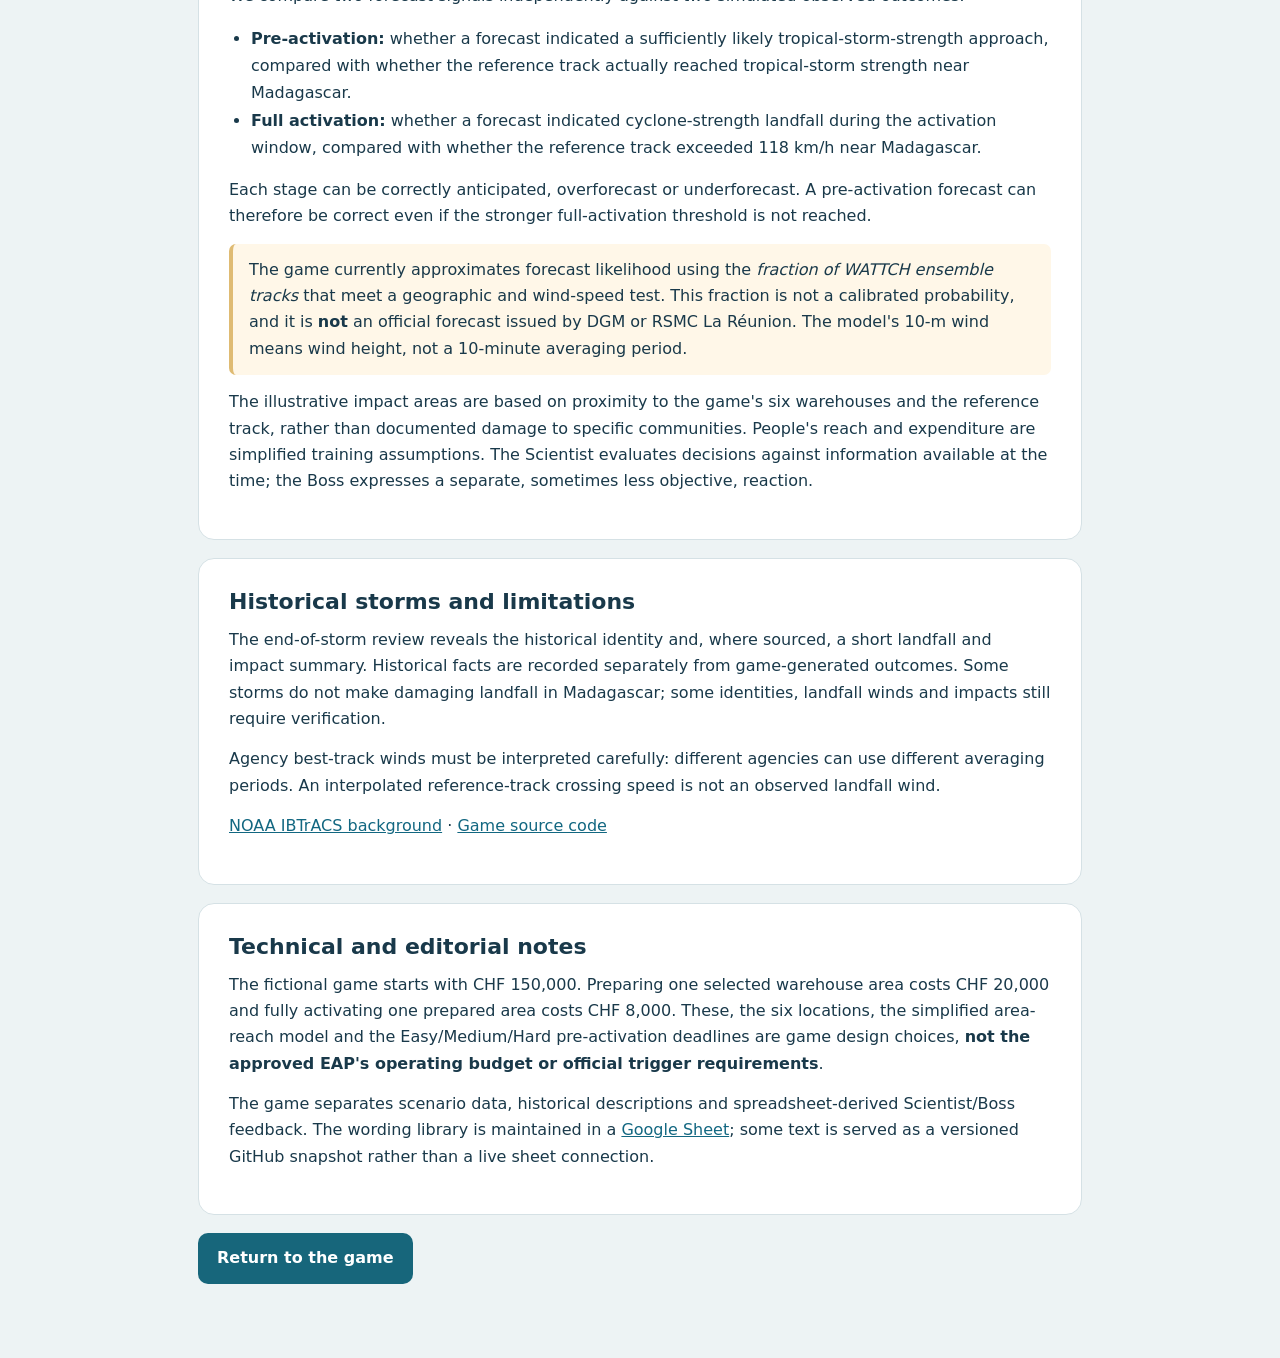
==== commit af0ca4c4: "Link About page to Gamede playable forecast test" ====
--- a/about.html
+++ b/about.html
@@ -67,7 +67,7 @@
 <h3>Validation before adoption</h3>
 <p>For Gamede, plot the original Monday/Thursday WATTCH forecasts alongside reconstructed daily forecasts. Check initial positions, track continuity, ensemble spread, wind evolution and changing landfall probabilities. Keep the game interface, warehouse locations, decisions and scoring unchanged until the results have been reviewed.</p>
 <p class="notice"><strong>Scientific caveat:</strong> using the reference track after a forecast's issue time introduces future information. Any reconstruction that does this must be labelled a <em>synthetic training forecast</em>, not an authentic historical forecast or independent hindcast of forecast skill. Prefer reconstruction constrained by the surrounding original forecasts, and preserve the originals for verification.</p>
-<p class="small">The separate <a href="./gamede-experiment.html">Gamede visual experiment</a> now compares 12 recovered WATTCH initialisations with seven reconstructed missing daily forecasts. The experiment is not part of the playable scenario library.</p>
+<p class="small">The separate <a href="./gamede-experiment.html">Gamede visual experiment</a> now compares 12 recovered WATTCH initialisations with seven reconstructed missing daily forecasts. A <a href="./gamede-play.html">separate playable Gamede test</a> now uses these daily forecasts and the normal game map and decisions; the main season game is unchanged.</p>
 </section>
 <section class="card">
 <h2>How are forecasts and outcomes assessed?</h2>
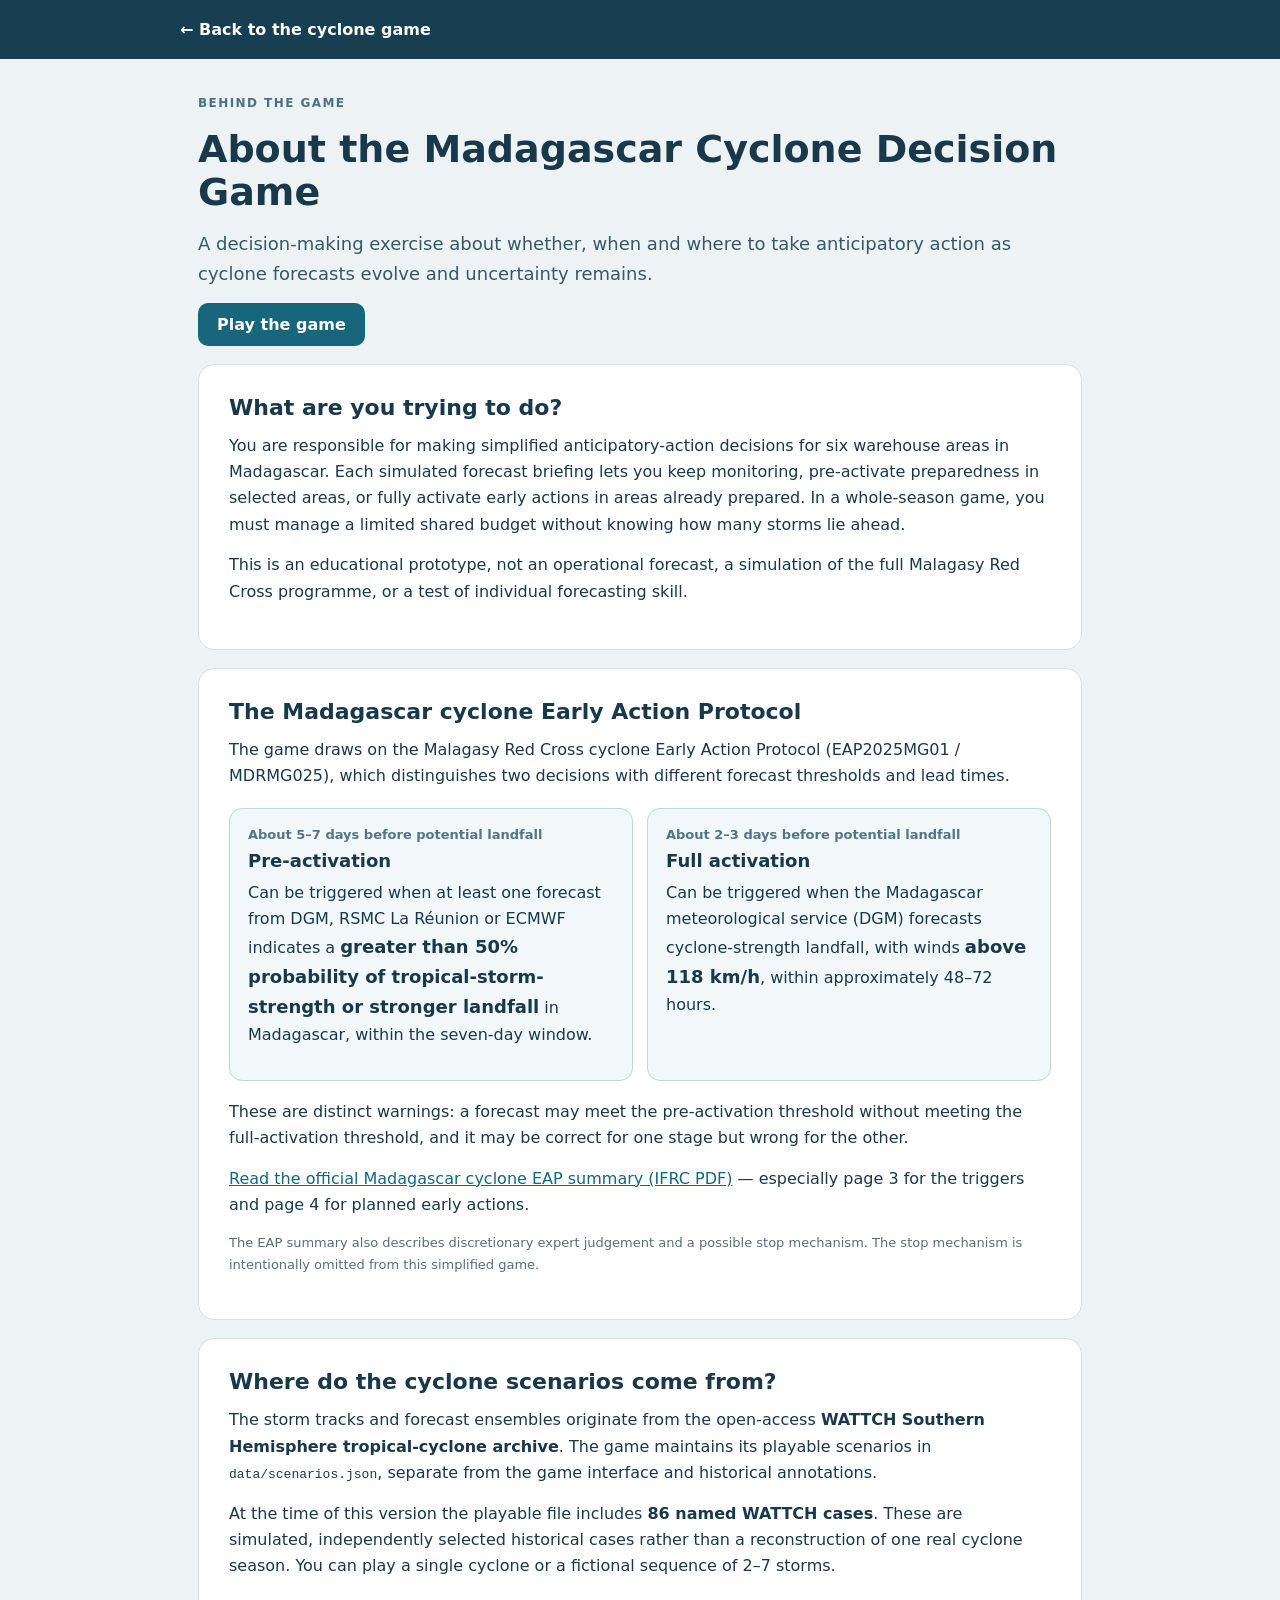
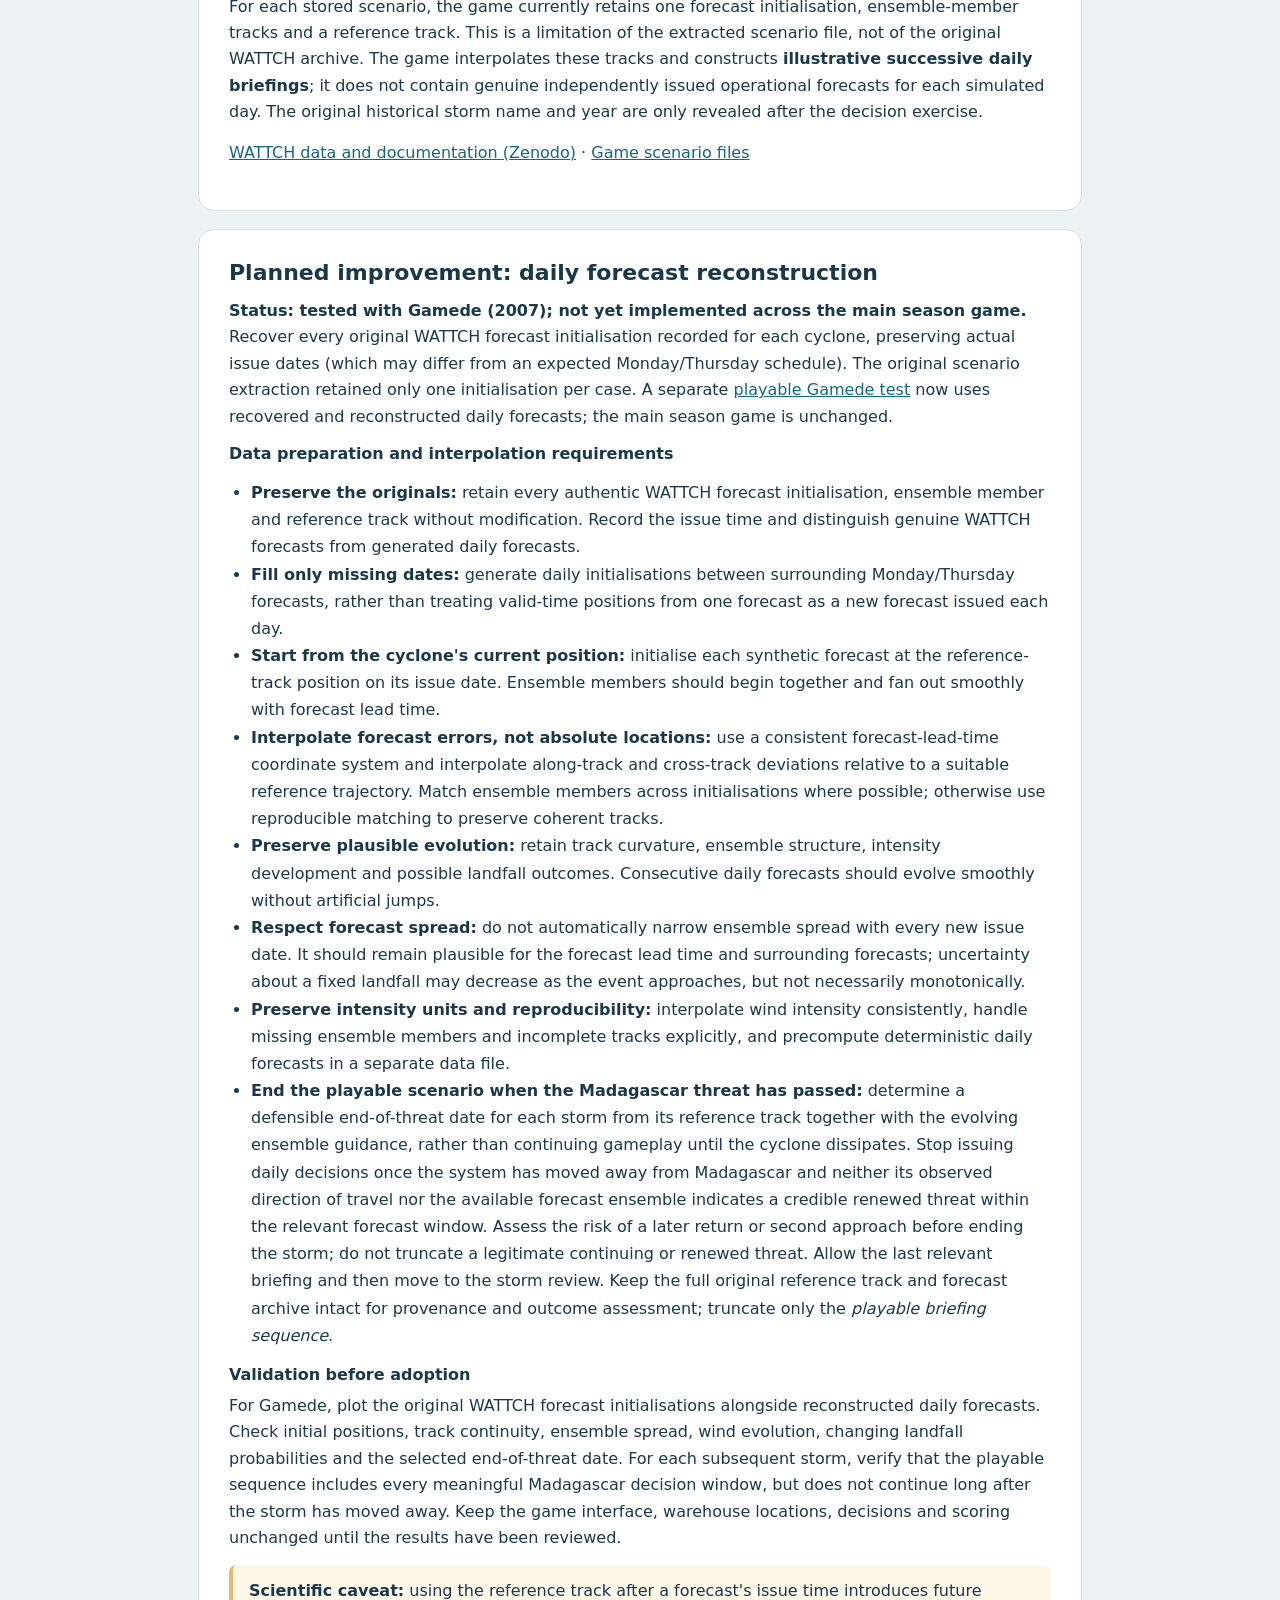
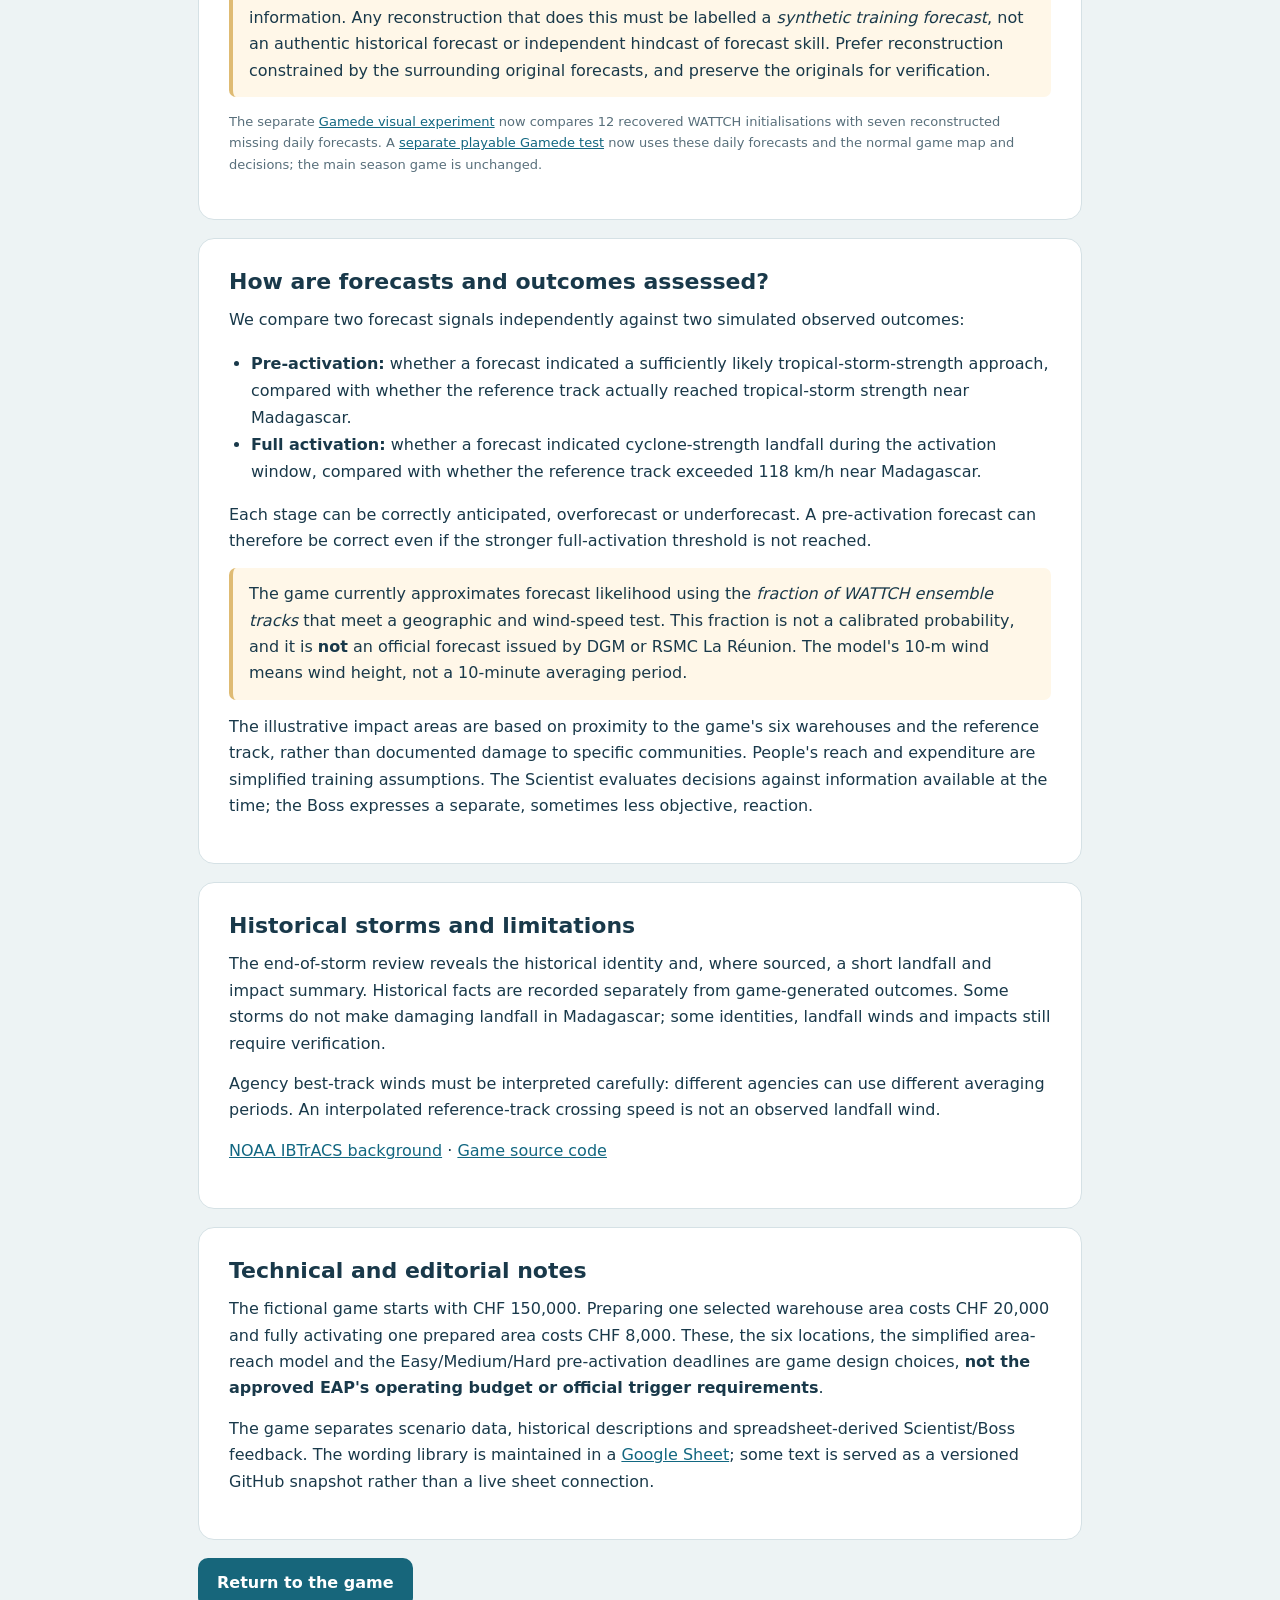
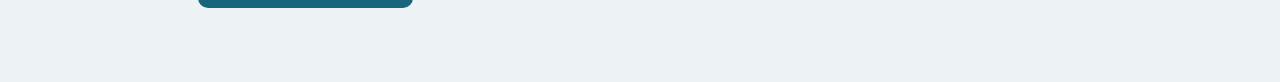
==== commit 9e59b8d0: "Add Madagascar threat-based scenario ending to daily WATTCH interpolation specification" ====
--- a/about.html
+++ b/about.html
@@ -53,7 +53,7 @@
 </section>
 <section class="card">
 <h2>Planned improvement: daily forecast reconstruction</h2>
-<p><strong>Status: design specification, not yet implemented in the playable game.</strong> WATTCH hindcasts are initialised on Mondays and Thursdays. The current scenario library retains only one original forecast initialisation per storm case, so the first task is to recover all available initialisations for each cyclone from the source archive. A separate <strong>Gamede (2007)</strong> experiment now tests reconstruction using the original WATTCH initialisations; the playable game has not been updated.</p>
+<p><strong>Status: tested with Gamede (2007); not yet implemented across the main season game.</strong> Recover every original WATTCH forecast initialisation recorded for each cyclone, preserving actual issue dates (which may differ from an expected Monday/Thursday schedule). The original scenario extraction retained only one initialisation per case. A separate <a href="./gamede-play.html">playable Gamede test</a> now uses recovered and reconstructed daily forecasts; the main season game is unchanged.</p>
 <h3>Data preparation and interpolation requirements</h3>
 <ul>
 <li><strong>Preserve the originals:</strong> retain every authentic WATTCH forecast initialisation, ensemble member and reference track without modification. Record the issue time and distinguish genuine WATTCH forecasts from generated daily forecasts.</li>
@@ -63,9 +63,10 @@
 <li><strong>Preserve plausible evolution:</strong> retain track curvature, ensemble structure, intensity development and possible landfall outcomes. Consecutive daily forecasts should evolve smoothly without artificial jumps.</li>
 <li><strong>Respect forecast spread:</strong> do not automatically narrow ensemble spread with every new issue date. It should remain plausible for the forecast lead time and surrounding forecasts; uncertainty about a fixed landfall may decrease as the event approaches, but not necessarily monotonically.</li>
 <li><strong>Preserve intensity units and reproducibility:</strong> interpolate wind intensity consistently, handle missing ensemble members and incomplete tracks explicitly, and precompute deterministic daily forecasts in a separate data file.</li>
+<li><strong>End the playable scenario when the Madagascar threat has passed:</strong> determine a defensible end-of-threat date for each storm from its reference track together with the evolving ensemble guidance, rather than continuing gameplay until the cyclone dissipates. Stop issuing daily decisions once the system has moved away from Madagascar and neither its observed direction of travel nor the available forecast ensemble indicates a credible renewed threat within the relevant forecast window. Assess the risk of a later return or second approach before ending the storm; do not truncate a legitimate continuing or renewed threat. Allow the last relevant briefing and then move to the storm review. Keep the full original reference track and forecast archive intact for provenance and outcome assessment; truncate only the <em>playable briefing sequence</em>.</li>
 </ul>
 <h3>Validation before adoption</h3>
-<p>For Gamede, plot the original Monday/Thursday WATTCH forecasts alongside reconstructed daily forecasts. Check initial positions, track continuity, ensemble spread, wind evolution and changing landfall probabilities. Keep the game interface, warehouse locations, decisions and scoring unchanged until the results have been reviewed.</p>
+<p>For Gamede, plot the original WATTCH forecast initialisations alongside reconstructed daily forecasts. Check initial positions, track continuity, ensemble spread, wind evolution, changing landfall probabilities and the selected end-of-threat date. For each subsequent storm, verify that the playable sequence includes every meaningful Madagascar decision window, but does not continue long after the storm has moved away. Keep the game interface, warehouse locations, decisions and scoring unchanged until the results have been reviewed.</p>
 <p class="notice"><strong>Scientific caveat:</strong> using the reference track after a forecast's issue time introduces future information. Any reconstruction that does this must be labelled a <em>synthetic training forecast</em>, not an authentic historical forecast or independent hindcast of forecast skill. Prefer reconstruction constrained by the surrounding original forecasts, and preserve the originals for verification.</p>
 <p class="small">The separate <a href="./gamede-experiment.html">Gamede visual experiment</a> now compares 12 recovered WATTCH initialisations with seven reconstructed missing daily forecasts. A <a href="./gamede-play.html">separate playable Gamede test</a> now uses these daily forecasts and the normal game map and decisions; the main season game is unchanged.</p>
 </section>
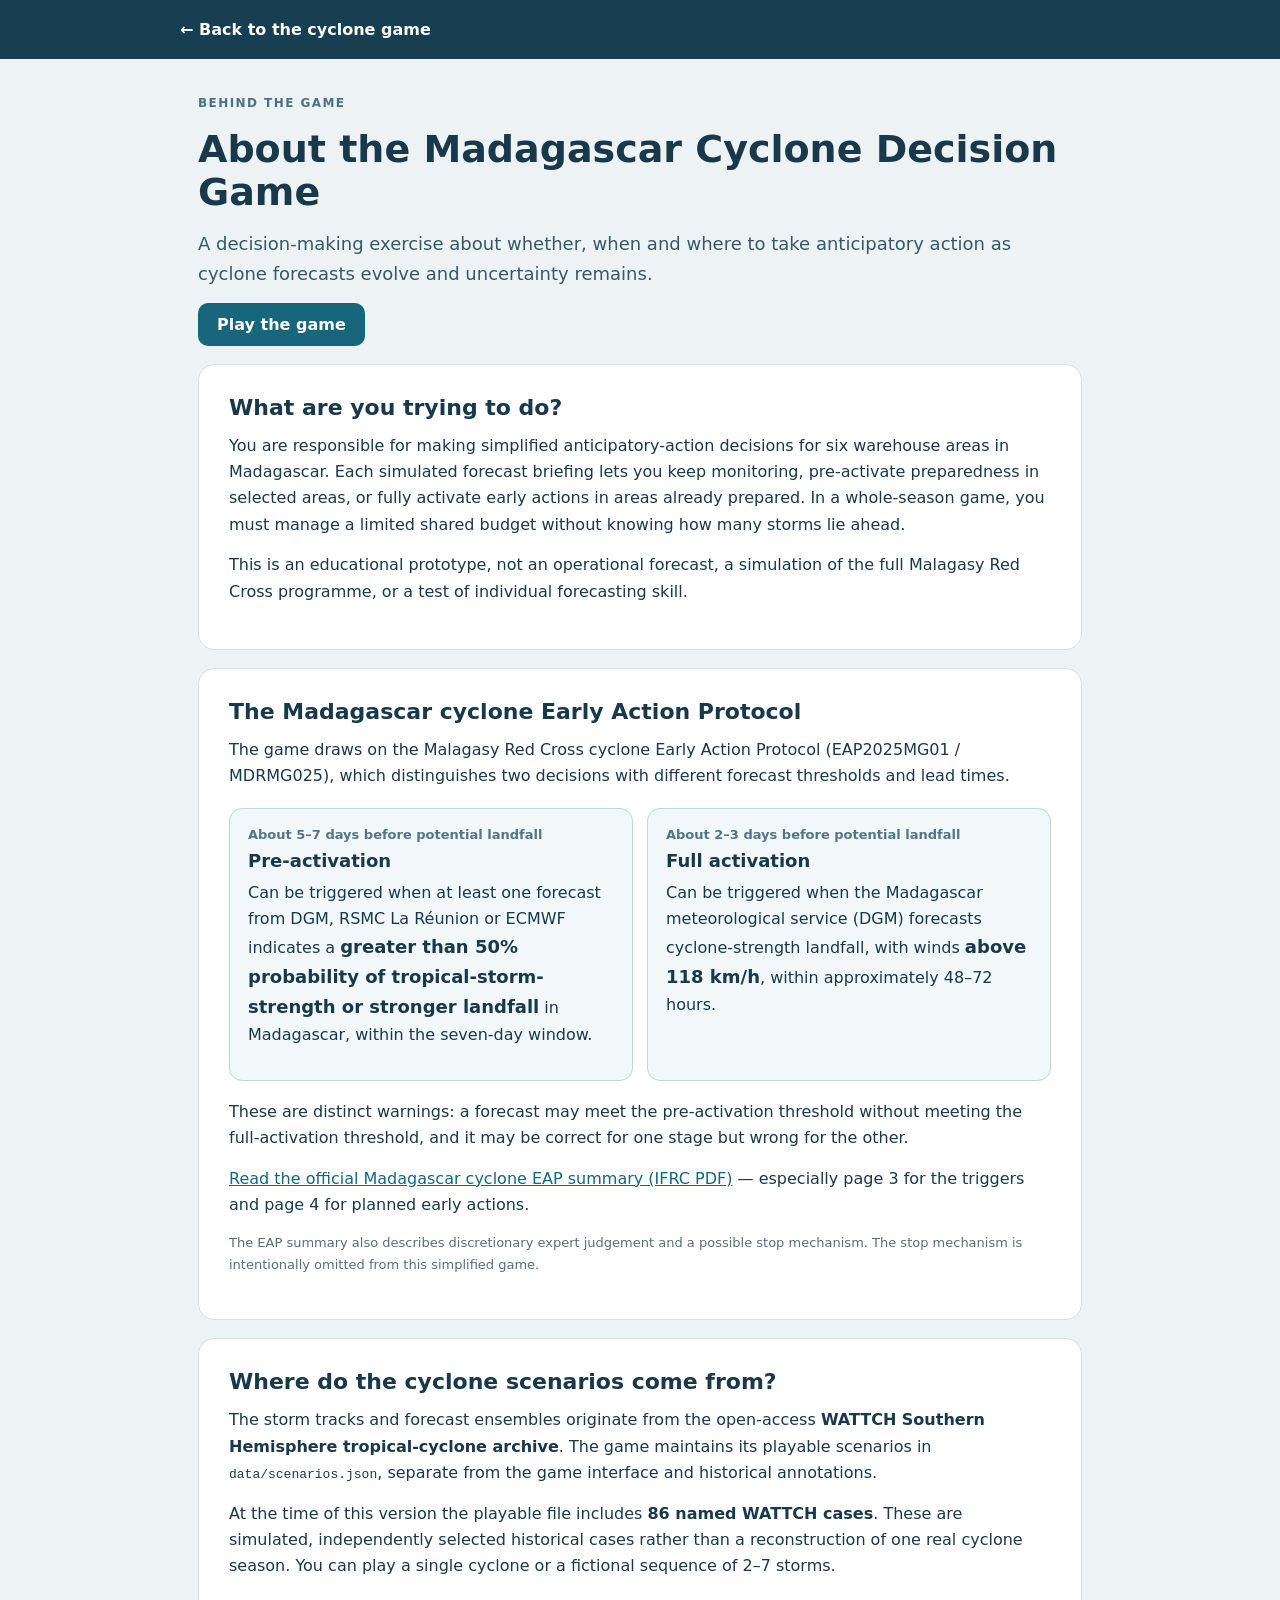
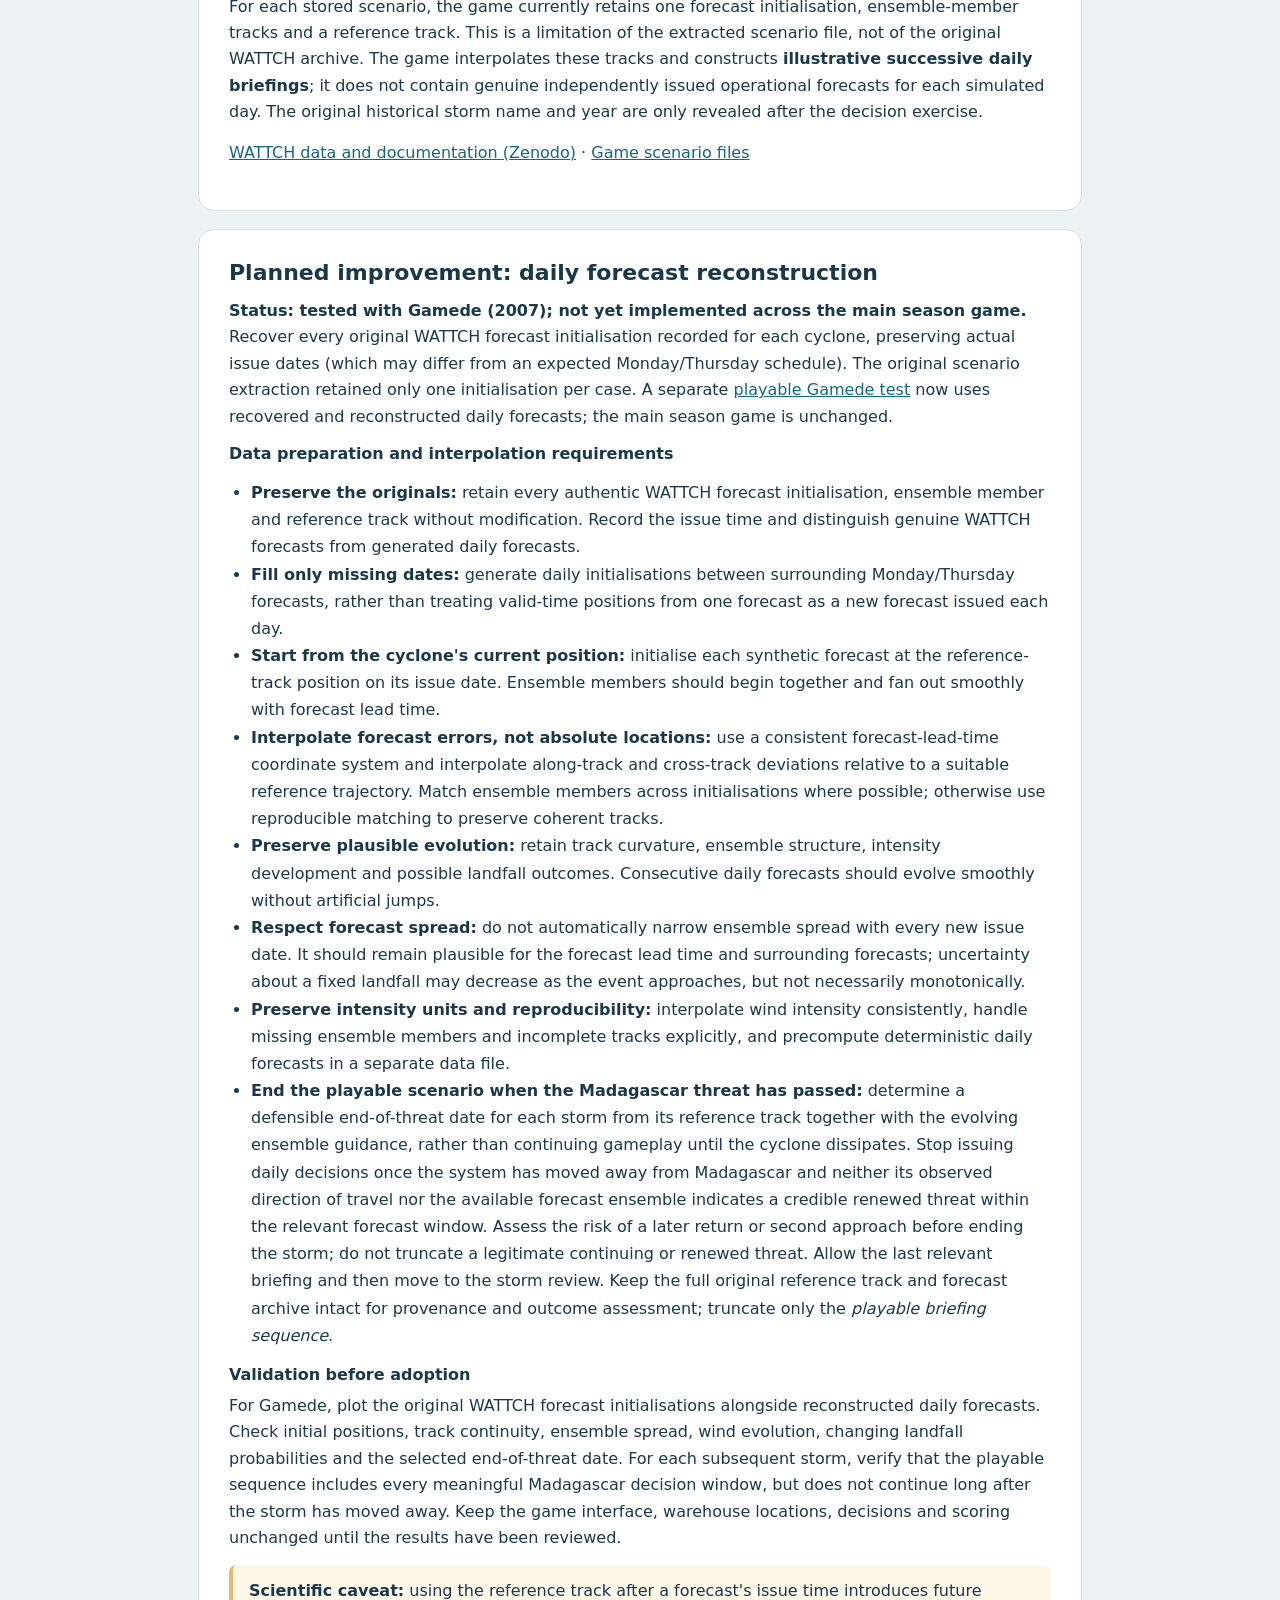
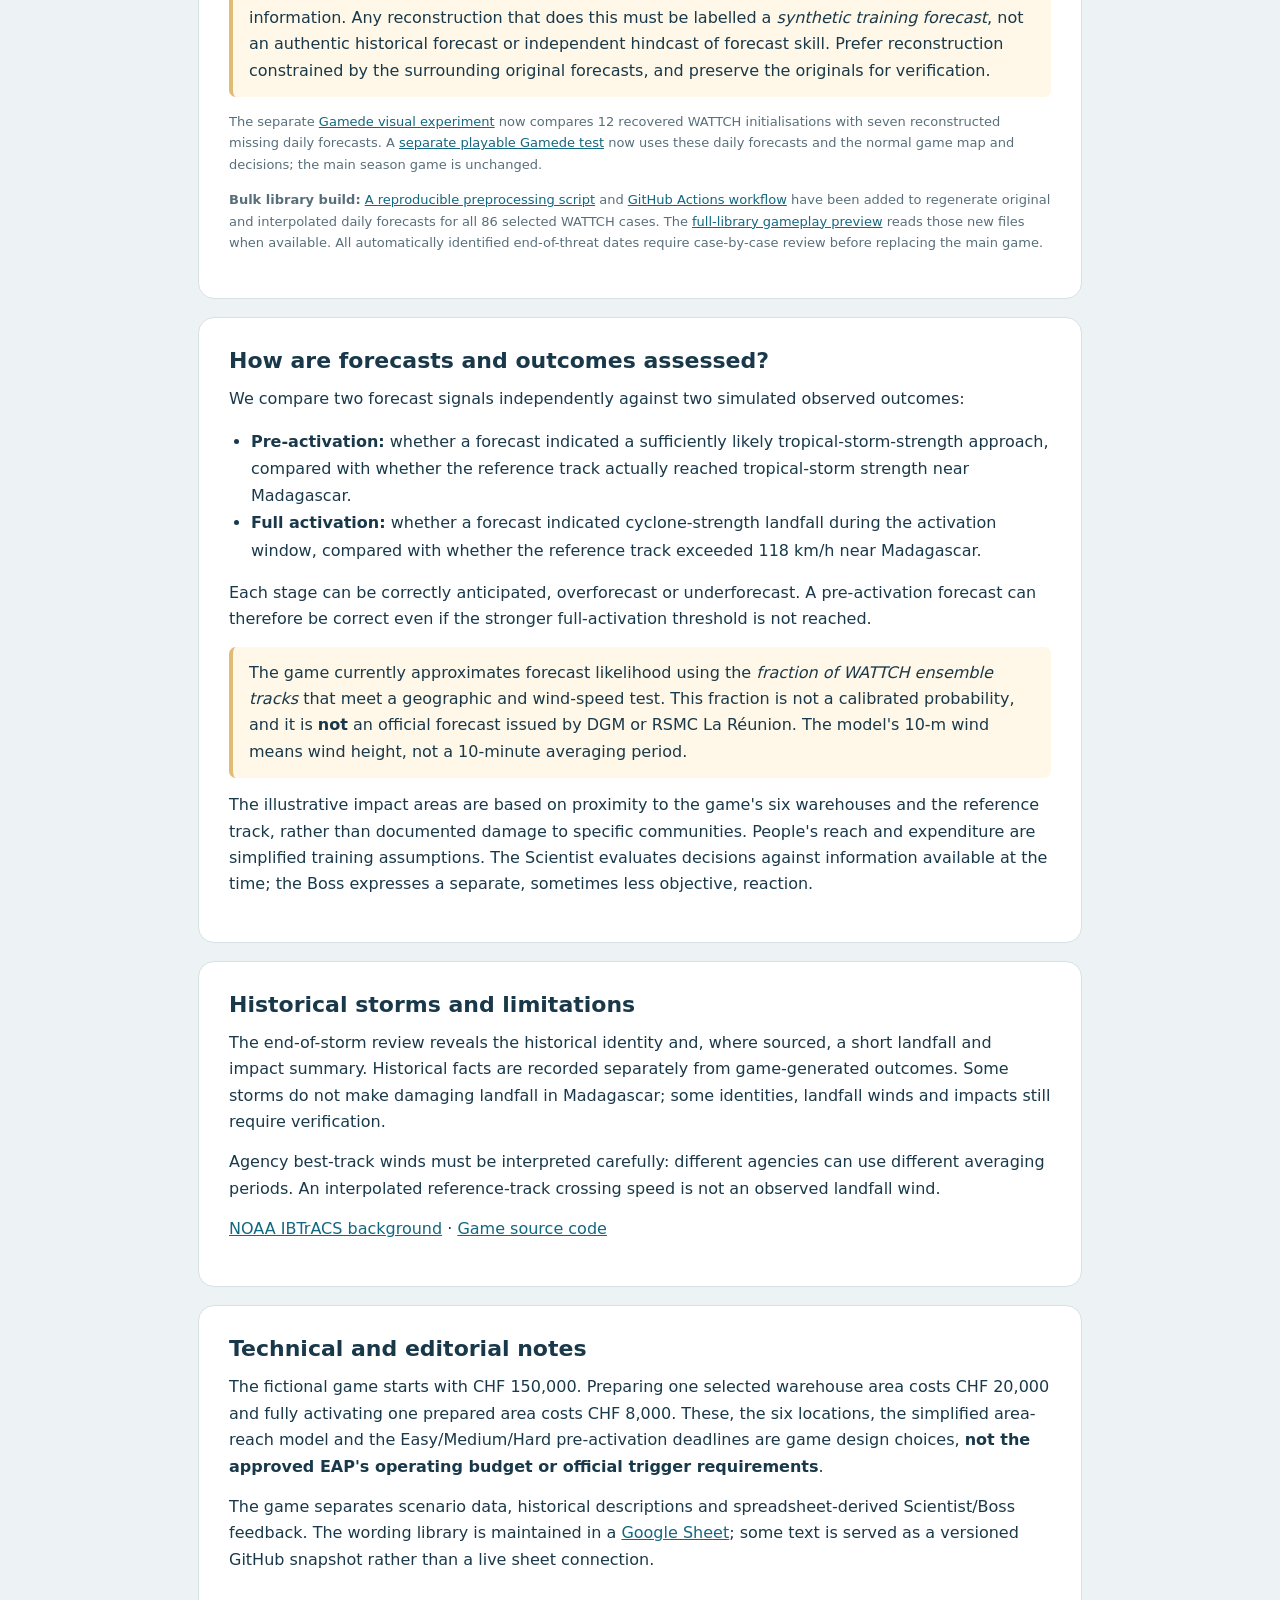
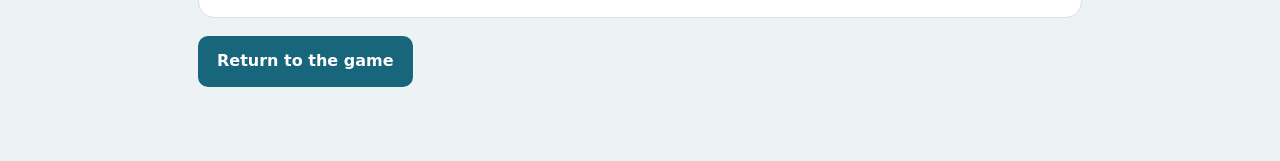
==== commit cf29dda0: "Document experimental 86-storm daily WATTCH rebuilding workflow and playtest" ====
--- a/about.html
+++ b/about.html
@@ -69,6 +69,7 @@
 <p>For Gamede, plot the original WATTCH forecast initialisations alongside reconstructed daily forecasts. Check initial positions, track continuity, ensemble spread, wind evolution, changing landfall probabilities and the selected end-of-threat date. For each subsequent storm, verify that the playable sequence includes every meaningful Madagascar decision window, but does not continue long after the storm has moved away. Keep the game interface, warehouse locations, decisions and scoring unchanged until the results have been reviewed.</p>
 <p class="notice"><strong>Scientific caveat:</strong> using the reference track after a forecast's issue time introduces future information. Any reconstruction that does this must be labelled a <em>synthetic training forecast</em>, not an authentic historical forecast or independent hindcast of forecast skill. Prefer reconstruction constrained by the surrounding original forecasts, and preserve the originals for verification.</p>
 <p class="small">The separate <a href="./gamede-experiment.html">Gamede visual experiment</a> now compares 12 recovered WATTCH initialisations with seven reconstructed missing daily forecasts. A <a href="./gamede-play.html">separate playable Gamede test</a> now uses these daily forecasts and the normal game map and decisions; the main season game is unchanged.</p>
+<p class="small"><strong>Bulk library build:</strong> <a href="https://github.com/lizmstephens/cyclone-game/blob/main/scripts/build_daily_library.py">A reproducible preprocessing script</a> and <a href="https://github.com/lizmstephens/cyclone-game/actions/workflows/build-daily-library.yml">GitHub Actions workflow</a> have been added to regenerate original and interpolated daily forecasts for all 86 selected WATTCH cases. The <a href="./daily-play.html">full-library gameplay preview</a> reads those new files when available. All automatically identified end-of-threat dates require case-by-case review before replacing the main game.</p>
 </section>
 <section class="card">
 <h2>How are forecasts and outcomes assessed?</h2>
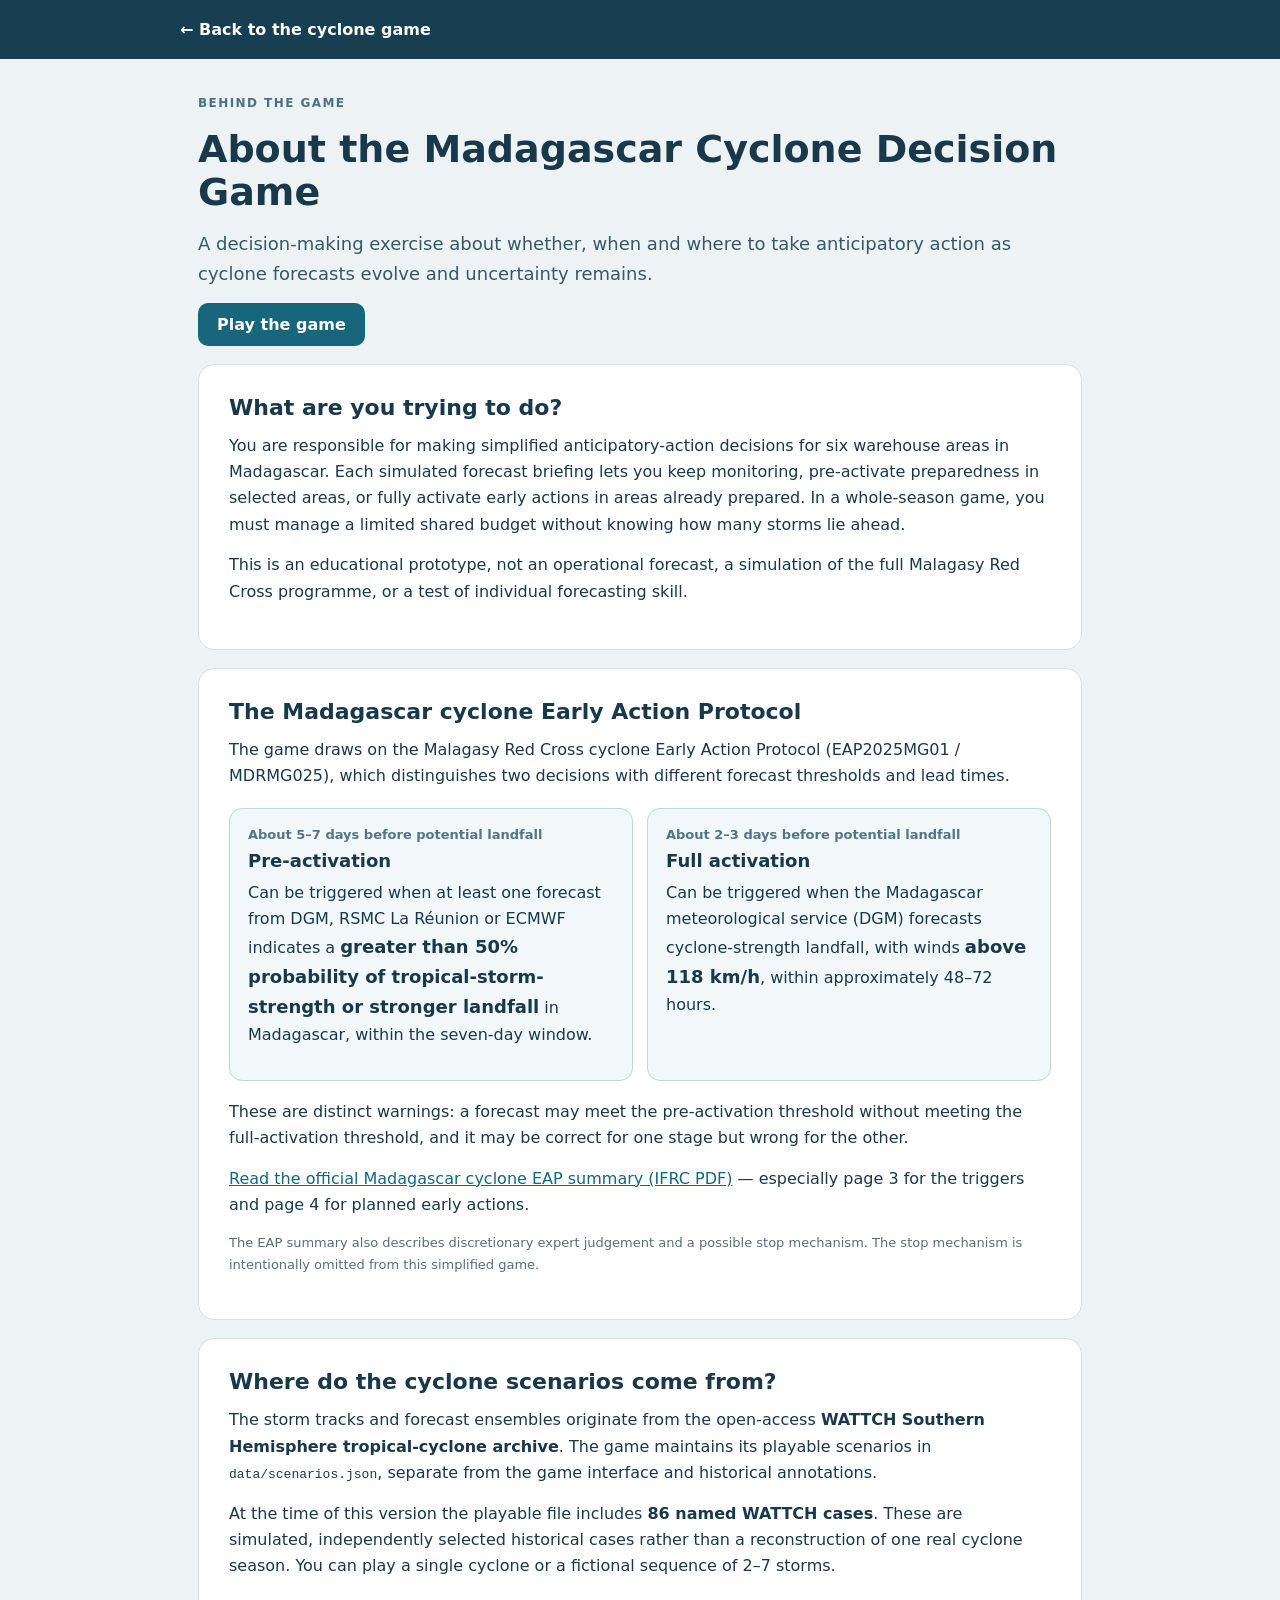
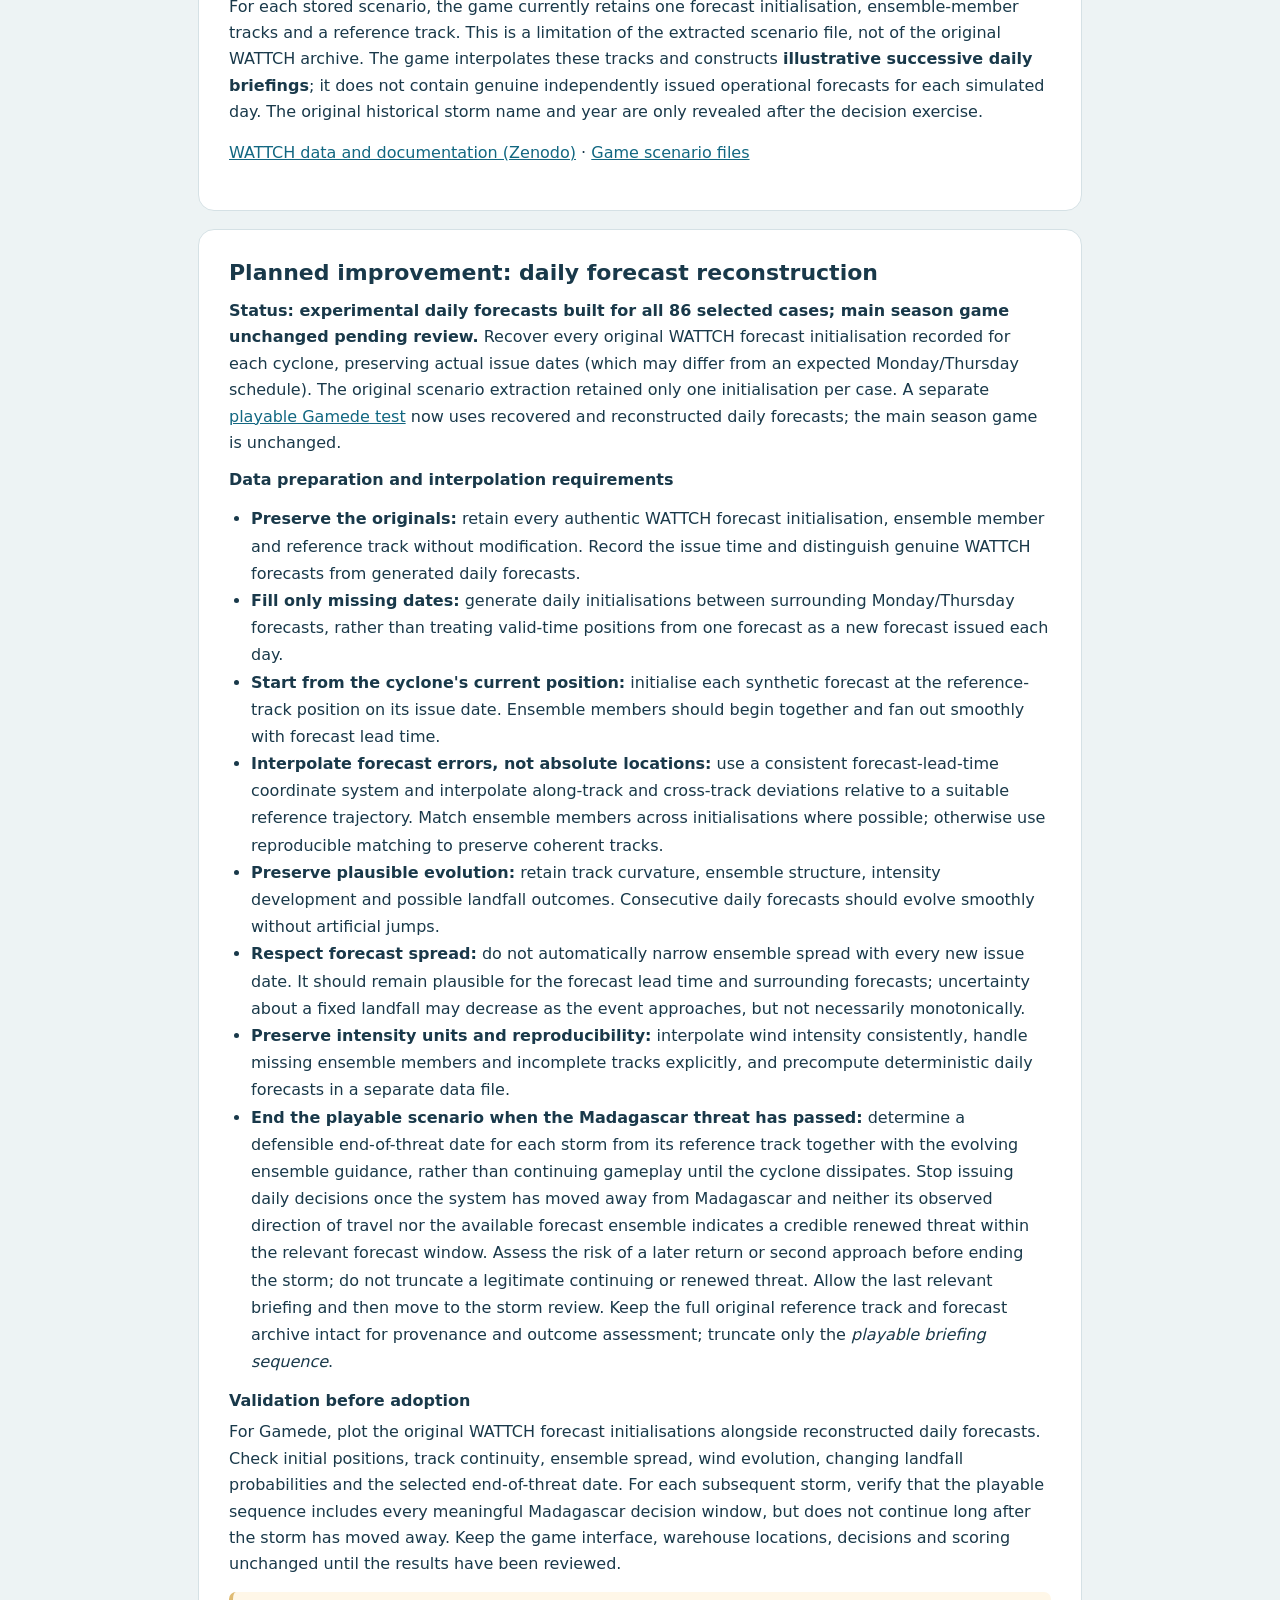
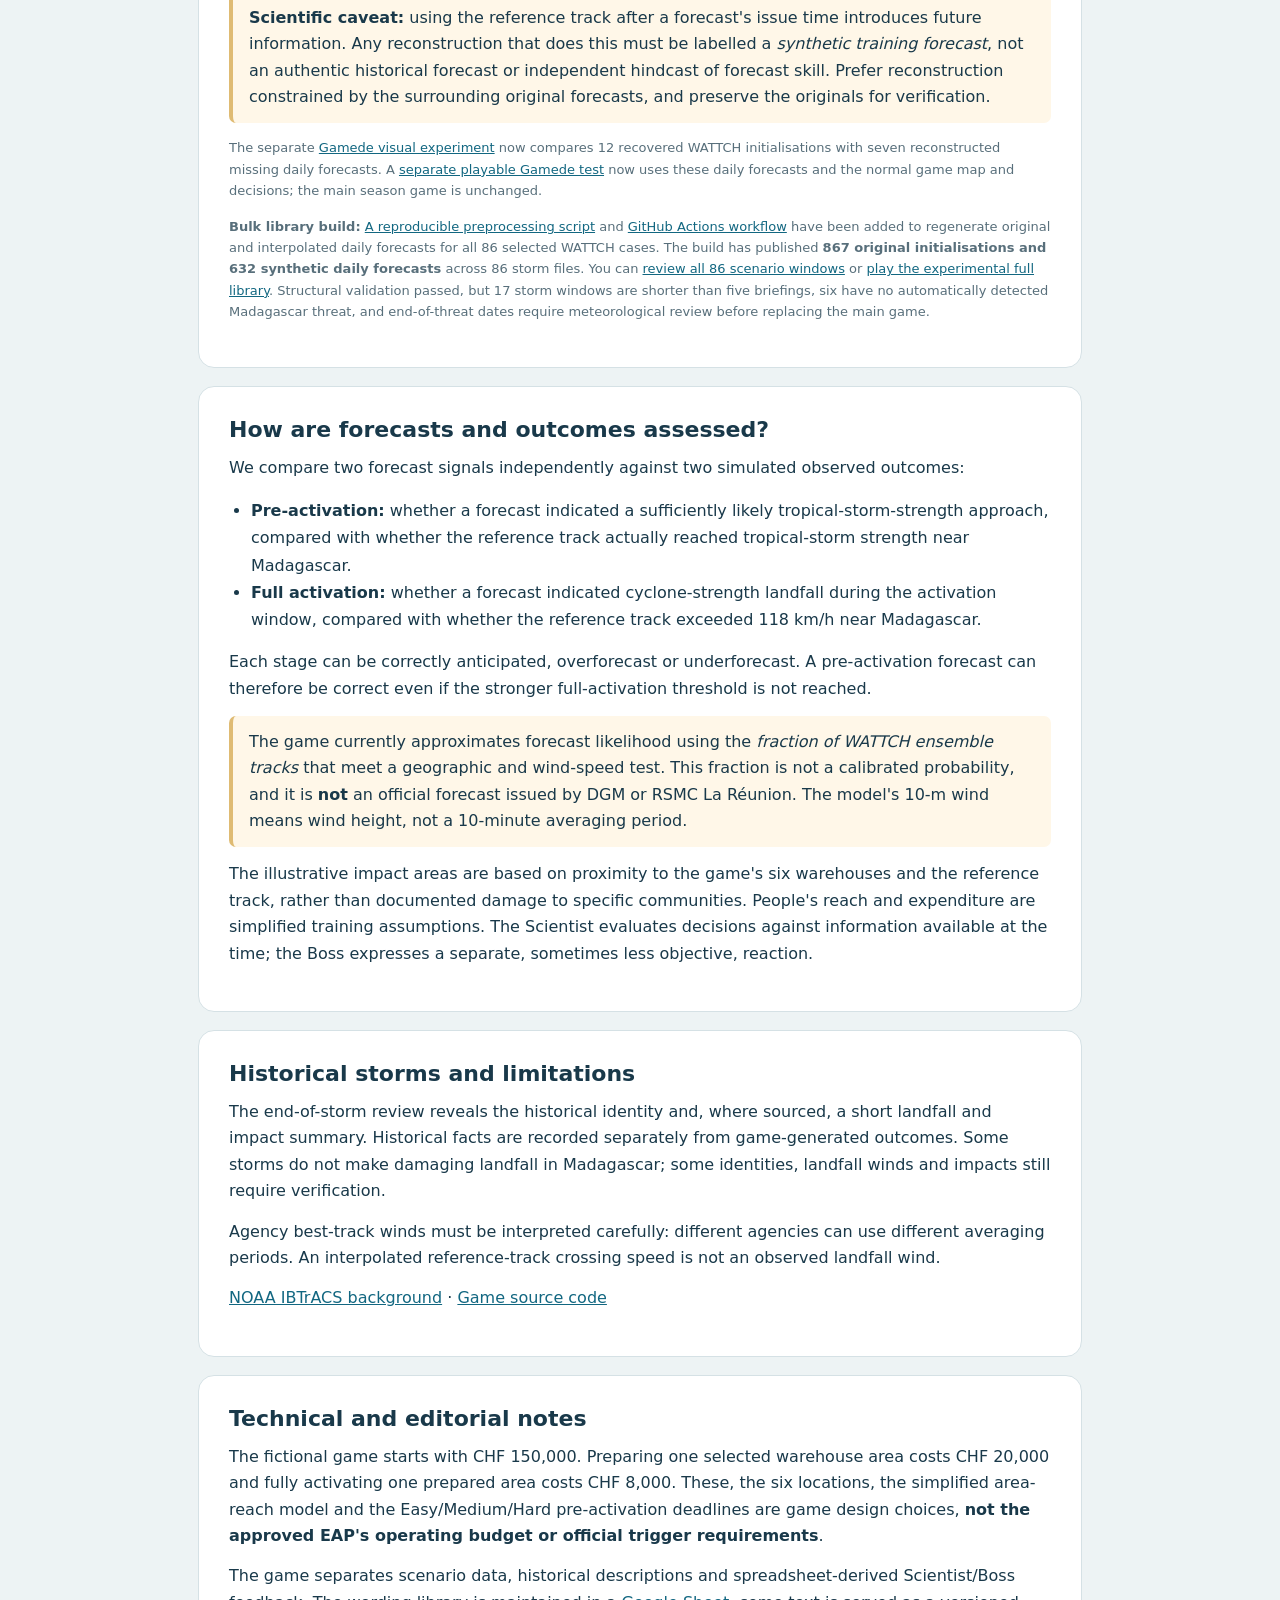
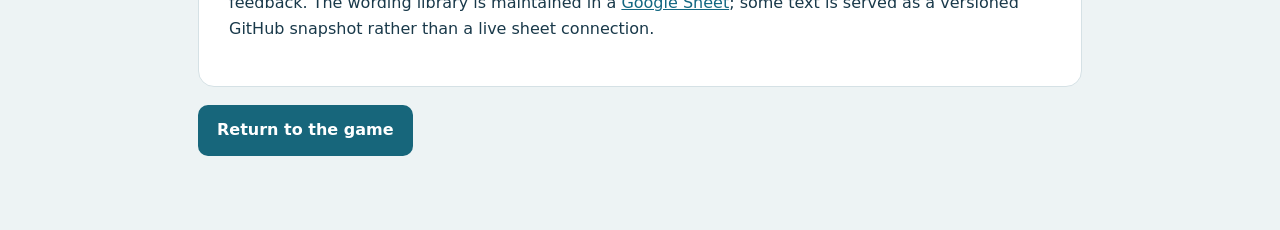
==== commit 62450ec5: "Document published 86-storm daily library, validation results and review dashboard" ====
--- a/about.html
+++ b/about.html
@@ -53,7 +53,7 @@
 </section>
 <section class="card">
 <h2>Planned improvement: daily forecast reconstruction</h2>
-<p><strong>Status: tested with Gamede (2007); not yet implemented across the main season game.</strong> Recover every original WATTCH forecast initialisation recorded for each cyclone, preserving actual issue dates (which may differ from an expected Monday/Thursday schedule). The original scenario extraction retained only one initialisation per case. A separate <a href="./gamede-play.html">playable Gamede test</a> now uses recovered and reconstructed daily forecasts; the main season game is unchanged.</p>
+<p><strong>Status: experimental daily forecasts built for all 86 selected cases; main season game unchanged pending review.</strong> Recover every original WATTCH forecast initialisation recorded for each cyclone, preserving actual issue dates (which may differ from an expected Monday/Thursday schedule). The original scenario extraction retained only one initialisation per case. A separate <a href="./gamede-play.html">playable Gamede test</a> now uses recovered and reconstructed daily forecasts; the main season game is unchanged.</p>
 <h3>Data preparation and interpolation requirements</h3>
 <ul>
 <li><strong>Preserve the originals:</strong> retain every authentic WATTCH forecast initialisation, ensemble member and reference track without modification. Record the issue time and distinguish genuine WATTCH forecasts from generated daily forecasts.</li>
@@ -69,7 +69,7 @@
 <p>For Gamede, plot the original WATTCH forecast initialisations alongside reconstructed daily forecasts. Check initial positions, track continuity, ensemble spread, wind evolution, changing landfall probabilities and the selected end-of-threat date. For each subsequent storm, verify that the playable sequence includes every meaningful Madagascar decision window, but does not continue long after the storm has moved away. Keep the game interface, warehouse locations, decisions and scoring unchanged until the results have been reviewed.</p>
 <p class="notice"><strong>Scientific caveat:</strong> using the reference track after a forecast's issue time introduces future information. Any reconstruction that does this must be labelled a <em>synthetic training forecast</em>, not an authentic historical forecast or independent hindcast of forecast skill. Prefer reconstruction constrained by the surrounding original forecasts, and preserve the originals for verification.</p>
 <p class="small">The separate <a href="./gamede-experiment.html">Gamede visual experiment</a> now compares 12 recovered WATTCH initialisations with seven reconstructed missing daily forecasts. A <a href="./gamede-play.html">separate playable Gamede test</a> now uses these daily forecasts and the normal game map and decisions; the main season game is unchanged.</p>
-<p class="small"><strong>Bulk library build:</strong> <a href="https://github.com/lizmstephens/cyclone-game/blob/main/scripts/build_daily_library.py">A reproducible preprocessing script</a> and <a href="https://github.com/lizmstephens/cyclone-game/actions/workflows/build-daily-library.yml">GitHub Actions workflow</a> have been added to regenerate original and interpolated daily forecasts for all 86 selected WATTCH cases. The <a href="./daily-play.html">full-library gameplay preview</a> reads those new files when available. All automatically identified end-of-threat dates require case-by-case review before replacing the main game.</p>
+<p class="small"><strong>Bulk library build:</strong> <a href="https://github.com/lizmstephens/cyclone-game/blob/main/scripts/build_daily_library.py">A reproducible preprocessing script</a> and <a href="https://github.com/lizmstephens/cyclone-game/actions/workflows/build-daily-library.yml">GitHub Actions workflow</a> have been added to regenerate original and interpolated daily forecasts for all 86 selected WATTCH cases. The build has published <strong>867 original initialisations and 632 synthetic daily forecasts</strong> across 86 storm files. You can <a href="./daily-library.html">review all 86 scenario windows</a> or <a href="./daily-play.html">play the experimental full library</a>. Structural validation passed, but 17 storm windows are shorter than five briefings, six have no automatically detected Madagascar threat, and end-of-threat dates require meteorological review before replacing the main game.</p>
 </section>
 <section class="card">
 <h2>How are forecasts and outcomes assessed?</h2>
